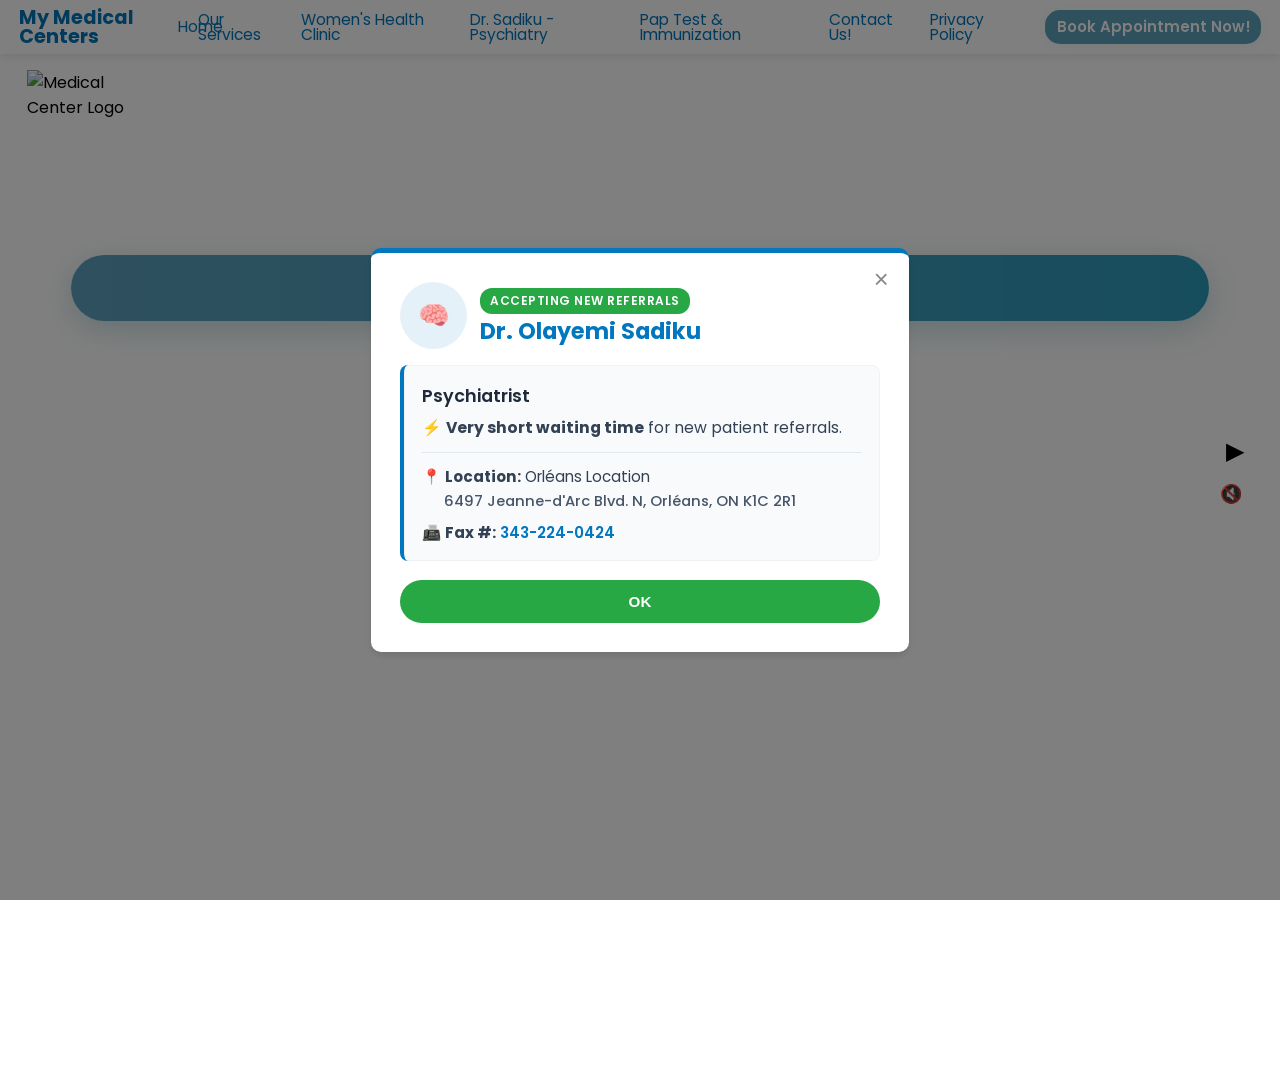
==== index.html @ d31dcc71 "Add top-right close X buttons to popups, update header navigation with Dr. Sadiku link, and update D" ====
<!DOCTYPE html>
<html lang="en">
<head>
  <meta charset="UTF-8">
  <meta name="viewport" content="width=device-width, initial-scale=1.0">
  <title>My Medical Centers - Your Health, Our Priority</title>
  <style>
    @import url('https://fonts.googleapis.com/css2?family=Poppins:wght@300;400;600&display=swap');

    :root {
      --primary: #0077be; /* Blue */
      --secondary: #f0f8ff; /* Light Blue */
      --accent: #ff6b6b; /* Red */
      --client: #28a745; /* Green */
    }

    body, html {
      margin: 0;
      padding: 0;
      font-family: 'Poppins', sans-serif;
      overflow-x: hidden;
      height: 100%;
    }

    /* Logo placed under the header (flows in document, above CTA) */
    .logo-container {
      position: relative;
      margin: 70px 0 0 27px; /* ensure it sits below the fixed header */
      z-index: 900; /* place under the header (header z-index:1000) */
      width: 100px;
      transition: transform 0.3s ease-in-out;
      cursor: pointer;
      display: block;
    }

    .logo-container img {
      width: 100%;
      height: auto;
    }

    .logo-container:hover {
      transform: scale(1.1); /* Logo grows on hover */
    }

    .logo-container:active {
      transform: scale(1.2); /* Logo grows more when clicked */
    }

    .header {
      background-color: white;
      color: var(--primary);
      padding: 0.5rem 1.2rem; /* Reduce vertical padding */
      position: fixed;
      width: 100%;
      z-index: 1000;
      display: flex;
      justify-content: center; /* Center all header content horizontally */
      align-items: center;
      box-shadow: 0 2px 10px rgba(0,0,0,0.1);
      max-width: 100%;
      box-sizing: border-box;
      overflow: hidden;
    }

    .nav {
      display: flex;
      align-items: center;
      margin-left: 0; /* No margin on the left */
      width: 100%;
      justify-content: center;
      position: relative;
    }

    .nav a {
      color: var(--primary);
      text-decoration: none;
      margin-left: 1.2rem; /* More space between nav links */
      margin-right: 0;
      font-size: 0.97rem; /* Slightly smaller */
      transition: color 0.3s ease;
      font-weight: 400;
      line-height: 1;
      padding: 0;
    }

    .nav a:first-child {
      position: absolute;
      left: 0;
      margin-left: 0;
    }

    .nav a:hover {
      color: var(--accent);
    }


    .video-container {
      position: relative;
      width: 100%;
      height: 70vh; /* bigger video */
      max-height: 840px;
      overflow: hidden;
      margin-top: 8px; /* place the video just below the CTA (slightly closer) */
      display: flex;
      justify-content: center;
      align-items: center;
      padding: 1rem 0;
    }

    #mainVideo {
      width: 85%;
      height: 100%;
      max-width: 1200px;
      object-fit: cover;
      border-radius: 8px;
      display: block;
    }

    .video-controls {
      position: absolute;
      top: 20px;
      right: 20px;
      z-index: 10;
    }

    .video-controls button {
      background-color: rgba(255,255,255,0.85);
      border: none;
      border-radius: 6px;
      padding: 0.45rem 0.6rem;
      margin-left: 0.5rem;
      cursor: pointer;
      font-size: 18px;
    }

    #playPauseBtn {
      background-color: rgba(255, 255, 255, 0.7);
      border: none;
      border-radius: 50%;
      width: 50px;
      height: 50px;
      font-size: 24px;
      cursor: pointer;
      display: flex;
      justify-content: center;
      align-items: center;
      transition: background-color 0.3s ease;
    }

    #playPauseBtn:hover {
      background-color: rgba(255, 255, 255, 0.9);
    }

    /* End of Video Buttons */
    #endButtons {
      position: absolute;
      bottom: 20%;
      left: 50%;
      transform: translateX(-50%);
      display: flex;
      justify-content: space-between;
      width: 80%;
    }

    .end-button {
      background-color: var(--primary);
      color: white;
      padding: 1.5rem 3rem;
      border: none;
      border-radius: 25px;
      font-size: 1.2rem;
      cursor: pointer;
      transition: background-color 0.3s ease;
      flex: 1;
      margin: 0 1rem;
      animation: zoomInOut 2s infinite;
    }

    .end-button:hover {
      background-color: #005c91;
    }

    @keyframes zoomInOut {
      0%, 100% {
        transform: scale(1);
      }
      50% {
        transform: scale(1.1);
      }
    }

    /* Popup Styles */
    .popup-overlay {
      position: fixed;
      top: 0;
      left: 0;
      width: 100%;
      height: 100%;
      background-color: rgba(0, 0, 0, 0.5);
      display: flex;
      justify-content: center;
      align-items: center;
      z-index: 2000;
      opacity: 0;
      visibility: hidden;
      transition: opacity 0.3s ease, visibility 0.3s ease;
    }

    .popup-overlay.show {
      opacity: 1;
      visibility: visible;
    }

    .popup {
      position: relative;
      background-color: white;
      padding: 2rem;
      border-radius: 10px;
      box-shadow: 0 4px 6px rgba(0, 0, 0, 0.1);
      max-width: 400px;
      width: 90%;
      text-align: center;
    }

    .popup-close-x {
      position: absolute;
      top: 10px;
      right: 12px;
      background: transparent;
      border: none;
      font-size: 1.6rem;
      font-weight: 300;
      color: #888;
      cursor: pointer;
      line-height: 1;
      padding: 4px 8px;
      border-radius: 4px;
      transition: color 0.2s ease, background-color 0.2s ease;
      z-index: 10;
    }

    .popup-close-x:hover {
      color: #111;
      background-color: rgba(0, 0, 0, 0.06);
    }

    /* Dr. Imran popup (physician announcement) — compact sizing */
    #physicianPopup .popup {
      max-width: 350px;
      width: min(90%, 300px);
      padding: 1.2rem 1rem;
      max-height: 90vh;
      overflow-y: auto;
    }

    #physicianPopup .popup img {
      max-width: 100%;
      height: auto;
      max-height: 90vh;
      border-radius: 6px;
      margin-bottom: 0.7rem;
    }

    #physicianPopup .popup h2 {
      font-size: 1.15rem;
      margin: 0.5rem 0 0.6rem;
    }

    #physicianPopup .popup p {
      font-size: 0.95rem;
      margin: 0 0 0.9rem;
    }

    #physicianPopup .button {
      padding: 0.65rem 1.4rem;
      font-size: 0.92rem;
      margin: 0.5rem 0;
    }

    /* Button Styles */
    .button {
      padding: 0.8rem 2rem;
      border-radius: 50px;
      font-size: 1rem;
      color: white;
      border: none;
      cursor: pointer;
      margin: 1rem 0;
      width: 100%;
      transition: background-color 0.3s ease;
    }

    .button.professionals {
      background-color: var(--primary);
    }

    .button.professionals:hover {
      background-color: #005c91;
    }

    .button.clients {
      background-color: var(--client);
    }

    .button.clients:hover {
      background-color: #218838;
    }

    .hamburger-menu {
      display: none; /* Hidden by default */
      cursor: pointer;
      flex-direction: column;
      justify-content: space-between;
      width: 30px;
      height: 21px;
    }

    .hamburger-menu div {
      width: 100%;
      height: 3px;
      background-color: var(--primary);
      transition: all 0.3s ease;
    }
    /* Responsive adjustments */
  @media (max-width: 768px) {
    .nav {
      display: none; /* Hide regular navigation */
    }

    .hamburger-menu {
      display: flex; /* Show hamburger menu */
    }

    /* Keep logo positioned under header on mobile as well; reduce size so it doesn't cover CTA */
    .logo-container {
      position: relative;
      margin: 55px 0 0 12px; /* moved down on mobile to avoid touching CTA */
      z-index: 900; /* keep below header on mobile too */
      width: 56px;
      transition: transform 0.15s ease;
    }

    .book-appointment-btn {
      display: none !important; /* Hide main button on mobile */
    }

    .logo {
      width: 100%;
      text-align: center;
      margin: 0 auto;
      display: block;
      float: none;
    }

    .hero-cta { height: 160px; margin-top: 80px; }
    .big-appointment-btn { font-size: 1.1rem; padding: 0.9rem 1.6rem; }
    .video-container { height: 50vh; }

    /* Dr. Imran popup mobile sizing */
    #physicianPopup .popup {
      max-width: 280px;
      width: min(90%, 280px);
      padding: 1.1rem 0.9rem;
      max-height: 65vh;
    }

    #physicianPopup .popup img {
      max-height: 32vh;
      margin-bottom: 0.6rem;
    }

    #physicianPopup .popup h2 {
      font-size: 1.1rem;
      margin: 0.4rem 0 0.5rem;
    }

    #physicianPopup .popup p {
      font-size: 0.92rem;
      margin: 0 0 0.8rem;
    }

    #physicianPopup .button {
      padding: 0.6rem 1.2rem;
      font-size: 0.9rem;
      margin: 0.4rem 0;
    }
  }


    .dropdown-menu {
      display: none; /* Hidden by default */
      position: fixed; /* Cover the whole page */
      top: 0;
      left: 0;
      width: 100%;
      height: 100%;
      background-color: rgba(255, 255, 255, 0.95); /* Slightly transparent background */
      justify-content: center; /* Center items horizontally */
      align-items: center; /* Center items vertically */
      z-index: 1001; /* Above everything else */
      flex-direction: column; /* Stack links vertically */
      text-align: center; /* Center text */
    }

    .dropdown-menu.show {
      display: flex; /* Show when the class "show" is added */
    }

    .dropdown-menu a {
      margin: 1rem 0; /* Space out the links */
      font-size: 1.5rem; /* Increase font size for clarity */
      color: var(--primary); /* Use primary color */
    }

  @media (min-width: 769px) {
    .dropdown-menu {
      display: none; /* Hide dropdown on larger screens */
    }
  }

  .book-appointment-btn {
    background-color: #5fa1bc;
    color: #fff;
    padding: 0.18rem 0.7rem;
    border-radius: 15px;
    font-size: 0.93rem;
    border: none;
    cursor: pointer;
    margin-left: 1.5rem; /* Add space between nav and button */
    text-decoration: none;
    font-weight: 600;
    transition: background-color 0.3s ease, box-shadow 0.3s ease;
    box-shadow: 0 2px 8px rgba(95,161,188,0.08);
    display: inline-flex;
    align-items: center;
    height: 28px;
    line-height: 1;
    white-space: nowrap;
  }

  .book-appointment-btn:hover {
    background-color: #48829a;
    color: #fff;
  }

  .logo {
  font-size: 1.2rem;
  font-weight: 700; /* Revert to bold */
  color: var(--primary);
  line-height: 1;
  margin-right: 1.5rem;
}

.header-inline-logo {
  display: none;
}

    /* Hero CTA placed where the video used to be */
    .hero-cta {
      position: relative;
      width: 100%;
      height: 220px;
      display: flex;
      justify-content: center;
      align-items: center;
      padding: 1rem;
      box-sizing: border-box;
      margin-top: 58px; /* move the CTA up while keeping gap to video */
    }

    .big-appointment-btn {
      background: linear-gradient(90deg, #5fa1bc, #2d9cbc);
      color: #fff;
      padding: 1.2rem 2.4rem;
      border-radius: 40px;
      font-size: 1.6rem;
      font-weight: 700;
      text-decoration: none;
      box-shadow: 0 8px 30px rgba(47,128,142,0.25);
      transition: transform 0.15s ease, box-shadow 0.15s ease;
      display: flex;
      align-items: center;
      justify-content: center;
      text-align: center;
      white-space: normal;
      line-height: 1.1;
    }

      /* Make top CTA match hero CTA size */
      .top-cta { display:flex; justify-content:center; margin-top:12px; }
      .top-cta .big-appointment-btn, .hero-cta .big-appointment-btn { width: 85%; max-width: 1200px; }

    .big-appointment-btn:hover {
      transform: translateY(-4px);
      box-shadow: 0 12px 40px rgba(47,128,142,0.35);
    }

    .dropdown-menu button.book-appointment-btn {
      display: inline-flex !important;
      margin-top: 1.5rem;
      width: auto;
      font-size: 1.2rem;
      background-color: #5fa1bc;
      color: #fff;
      border-radius: 15px;
      border: none;
      padding: 0.5rem 1.5rem;
      font-weight: 600;
      cursor: pointer;
      box-shadow: 0 2px 8px rgba(95,161,188,0.08);
      align-items: center;
      justify-content: center;
      text-decoration: none;
      transition: background-color 0.3s ease, box-shadow 0.3s ease;
    }

    .dropdown-menu button.book-appointment-btn:hover {
      background-color: #48829a;
    }

  </style>
</head>
<body>
  <!-- (removed top-level floating logo; logo will be inside header to sit under it) -->

  <header class="header">
    <div class="logo">My Medical Centers</div>
    <nav class="nav">
      <a href="index.html">Home</a>
      <a href="services.html">Our Services</a>
      <a href="WHealth.html" id="navProfessionalButton">Women's Health Clinic</a>
      <a href="dr-sadiku.html">Dr. Sadiku - Psychiatry</a>
      <a href="#" id="navPapImmunLink">Pap Test & Immunization</a>
      <a href="contact-us.html">Contact Us!</a>
      <a href="privacy-policy.html">Privacy Policy</a>
    </nav>
    <a href="appointment.html" class="book-appointment-btn">Book Appointment Now!</a>
    <!-- Hamburger menu icon for mobile -->
    <div class="hamburger-menu" id="hamburgerMenu">
      <div></div>
      <div></div>
      <div></div>
    </div>

    <!-- Dropdown menu for mobile -->
    <div class="dropdown-menu" id="dropdownMenu">
      <a href="index.html">Home</a>
      <a href="services.html">Our Services</a>
      <a href="WHealth.html">Women's Health Clinic</a>
      <a href="dr-sadiku.html">Dr. Sadiku - Psychiatry</a>
      <a href="#" id="navPapImmunLinkMobile">Pap Test & Immunization</a>
      <a href="contact-us.html">Contact Us!</a>
      <a href="privacy-policy.html">Privacy Policy</a>
      <button onclick="window.location.href='appointment.html'" class="book-appointment-btn" style="display:inline-flex; margin-top:1.5rem; width:auto; font-size:1.2rem;">Book Appointment Now!</button>
    </div>
  </header>

  <!-- Logo placed under header so it does not sit inside header element -->
  <div class="logo-container">
    <img src="https://i.postimg.cc/wTrcjZ7f/MMC-transformed.png" alt="Medical Center Logo" id="mainLogo">
  </div>

  <!-- Video Section -->
  <!-- Hero CTA (big button where the video used to be) -->
  <section class="hero-cta">
    <a href="appointment.html" class="big-appointment-btn">Book Appointment Now!</a>
  </section>
  <main class="video-container">
    <video id="mainVideo" muted>
      <source src="https://ia601501.us.archive.org/7/items/mmc-video-reworked/MMC_Video_Reworked.mp4" type="video/mp4">
      Your browser does not support the video tag.
    </video>
    <div class="video-controls">
      <button id="playPauseBtn">▶</button>
      <button id="muteUnmuteBtn">🔇</button>
    </div>
    <div id="endButtons" style="display: none;">
      <button id="joinWaitlistBtn" class="end-button">New patient?</button>
    </div>
  </main>

  <!-- Dr. Olayemi Sadiku Popup Overlay -->
  <div class="popup-overlay" id="sadikuPopup">
    <div class="popup" style="max-width: 480px; border-top: 5px solid var(--primary); text-align: left; padding: 1.8rem; position: relative;">
      <button class="popup-close-x" id="closeSadikuX" aria-label="Close">&times;</button>
      
      <div style="display: flex; align-items: center; gap: 0.8rem; margin-bottom: 1rem;">
        <div style="background: rgba(0, 119, 190, 0.1); color: var(--primary); padding: 0.6rem; border-radius: 50%; font-size: 1.6rem; display: flex; align-items: center; justify-content: center; min-width: 48px; min-height: 48px;">
          🧠
        </div>
        <div>
          <span style="background: #28a745; color: white; font-size: 0.75rem; font-weight: 600; padding: 0.25rem 0.65rem; border-radius: 12px; text-transform: uppercase; letter-spacing: 0.5px; display: inline-block;">Accepting New Referrals</span>
          <h2 style="color: var(--primary); font-weight: 700; margin: 0.25rem 0 0 0; font-size: 1.4rem; line-height: 1.2;">Dr. Olayemi Sadiku</h2>
        </div>
      </div>

      <div style="background: #f8fafc; border-radius: 8px; padding: 1.1rem; margin-bottom: 1.2rem; border-left: 4px solid var(--primary); box-shadow: inset 0 0 0 1px rgba(0,0,0,0.03);">
        <p style="margin: 0 0 0.5rem 0; font-size: 1.1rem; font-weight: 600; color: #1e293b;">
          Psychiatrist
        </p>
        <p style="margin: 0 0 0.8rem 0; font-size: 0.98rem; color: #334155; line-height: 1.45;">
          ⚡ <strong>Very short waiting time</strong> for new patient referrals.
        </p>
        <hr style="border: 0; border-top: 1px solid #e2e8f0; margin: 0.8rem 0;">
        
        <p style="margin: 0.4rem 0; font-size: 0.95rem; color: #334155; line-height: 1.4;">
          📍 <strong>Location:</strong> Orléans Location<br>
          <span style="font-size: 0.92rem; color: #475569; margin-left: 1.4rem; display: block; margin-top: 0.2rem; font-weight: 500;">
            6497 Jeanne-d'Arc Blvd. N, Orléans, ON K1C 2R1
          </span>
        </p>
        
        <p style="margin: 0.6rem 0 0 0; font-size: 0.95rem; color: #334155;">
          📠 <strong>Fax #:</strong> <a href="tel:3432240424" style="color: var(--primary); font-weight: 600; text-decoration: none;">343-224-0424</a>
        </p>
      </div>

      <div style="display: flex; gap: 0.75rem; flex-wrap: wrap;">
        <button class="button clients" id="closeSadikuBtn" style="margin: 0; flex: 1 1 30%; font-weight: 600; padding: 0.8rem 1rem; font-size: 0.95rem;">OK</button>
      </div>
    </div>
  </div>

  <div class="popup-overlay" id="popupOverlay">
    <div class="popup">
      <button class="popup-close-x" aria-label="Close">&times;</button>
      <h2>Welcome to My Medical Centers</h2>
      <p>Please select a service:</p>
      <button class="button professionals" id="popupProfessionalButton">Women's Health Clinic</button>
      <button class="button clients" id="clientButton">Family Doctor/Walk-in</button>
      <button class="button professionals" id="popupPapImmunButton">Pap Test/Immunization Request</button>
    </div>
  </div>

  <!-- Secondary Popup: Pap Test or Immunization Request -->
  <div class="popup-overlay" id="secondaryPopup">
    <div class="popup">
      <button class="popup-close-x" aria-label="Close">&times;</button>
      <h2>Select Request</h2>
      <p>Please choose:</p>
      <button class="button professionals" id="papTestBtn">Pap Test</button>
      <button class="button clients" id="immunBtn">Immunization Request</button>
      <button class="button" id="backToMainBtn" style="background:#e0e0e0;color:#111;margin-top:0.5rem;">Back</button>
    </div>
  </div>

  <!-- Announcement Popup -->
  <div class="popup-overlay" id="announcementPopup">
    <div class="popup">
      <button class="popup-close-x" aria-label="Close">&times;</button>
      <h2 style="color: var(--accent); font-weight: bold;">Important!</h2>
      <p style="font-weight: bold; font-size: 1.2rem;">We are accepting walk-in all day (from 9 am to 5 pm on weekdays, and Saturdays (from 9am to 1pm)</p>
      <button class="button clients" id="closeAnnouncementBtn">OK</button>
    </div>
  </div>

  <script>
    const video = document.getElementById('mainVideo');
    const playPauseBtn = document.getElementById('playPauseBtn');
    const endButtons = document.getElementById('endButtons');
    const popupOverlay = document.getElementById('popupOverlay');
    const announcementPopup = document.getElementById('announcementPopup');
    const closeAnnouncementBtn = document.getElementById('closeAnnouncementBtn');

    // Popups on initial page load sequence
    const sadikuPopup = document.getElementById('sadikuPopup');
    const closeSadikuBtn = document.getElementById('closeSadikuBtn');
    const closeSadikuX = document.getElementById('closeSadikuX');

    function showInitialPopup() {
      if (sadikuPopup) {
        sadikuPopup.classList.add('show');
      } else if (popupOverlay) {
        popupOverlay.classList.add('show');
      }
    }

    if (document.readyState === 'loading') {
      document.addEventListener('DOMContentLoaded', showInitialPopup);
    } else {
      showInitialPopup();
    }

    function handleSadikuClose() {
      if (sadikuPopup) sadikuPopup.classList.remove('show');
      if (popupOverlay) {
        popupOverlay.classList.add('show');
      }
    }

    if (closeSadikuBtn) closeSadikuBtn.addEventListener('click', handleSadikuClose);
    if (closeSadikuX) closeSadikuX.addEventListener('click', handleSadikuClose);

    // Play video with sound when "For Clients" is clicked
    document.getElementById('clientButton').addEventListener('click', () => {
      popupOverlay.classList.remove('show');
      announcementPopup.classList.add('show');
    });

  // Redirect to "WHealth.html" when the "Women's Health Clinic" button is clicked
    document.getElementById('popupProfessionalButton').addEventListener('click', (e) => {
      e.preventDefault();
      popupOverlay.classList.remove('show');
      announcementPopup.classList.add('show');
      // After a short delay, redirect
      setTimeout(() => {
  window.location.href = 'WHealth.html';
      }, 2000);
    });

    // Redirect to "WHealth.html" when the navigation link is clicked
    document.getElementById('navProfessionalButton').addEventListener('click', (event) => {
      event.preventDefault();
  window.location.href = 'WHealth.html';
    });

    // Show popup when "Pap Test & Immunization" nav links are clicked (works on any page)
    const navPapImmunLink = document.getElementById('navPapImmunLink');
    const navPapImmunLinkMobile = document.getElementById('navPapImmunLinkMobile');

    // Global click listener for closing popups with the top-right X button
    document.addEventListener('click', function(e) {
      const closeBtn = e.target.closest('.popup-close-x');
      if (closeBtn && closeBtn.id !== 'closeSadikuX') {
        const overlay = closeBtn.closest('.popup-overlay');
        if (overlay) {
          overlay.classList.remove('show');
        }
      }
    });

    function createPapImmunPopupsIfNeeded() {
      // Ensure main overlay exists
      let overlay = document.getElementById('popupOverlay');
      if (!overlay) {
        overlay = document.createElement('div');
        overlay.className = 'popup-overlay';
        overlay.id = 'popupOverlay';
        overlay.innerHTML = `
        <div class="popup">
          <button class="popup-close-x" aria-label="Close">&times;</button>
          <h2>Welcome to My Medical Centers</h2>
          <p>Please select a service:</p>
          <button class="button professionals" id="popupProfessionalButton">Women's Health Clinic</button>
          <button class="button clients" id="clientButton">Family Doctor/Walk-in</button>
          <button class="button professionals" id="popupPapImmunButton">Pap Test/Immunization Request</button>
        </div>`;
        document.body.appendChild(overlay);
      }

      // Ensure secondary overlay exists
      let secondary = document.getElementById('secondaryPopup');
      if (!secondary) {
        secondary = document.createElement('div');
        secondary.className = 'popup-overlay';
        secondary.id = 'secondaryPopup';
        secondary.innerHTML = `
        <div class="popup">
          <button class="popup-close-x" aria-label="Close">&times;</button>
          <h2>Select Request</h2>
          <p>Please choose:</p>
          <button class="button professionals" id="papTestBtn">Pap Test</button>
          <button class="button clients" id="immunBtn">Immunization Request</button>
          <button class="button" id="backToMainBtn" style="background:#e0e0e0;color:#111;margin-top:0.5rem;">Back</button>
        </div>`;
        document.body.appendChild(secondary);
      }

      // Wire up buttons (idempotent)
      const popupPapBtn = document.getElementById('popupPapImmunButton');
      const popupClientBtn = document.getElementById('clientButton');
      const popupProfBtn = document.getElementById('popupProfessionalButton');

      // Show secondary when Pap/Immun button clicked
      if (popupPapBtn && !popupPapBtn._wired) {
        popupPapBtn.addEventListener('click', () => {
          overlay.classList.remove('show');
          secondary.classList.add('show');
        });
        popupPapBtn._wired = true;
      }

      const papBtn = document.getElementById('papTestBtn');
      const immunBtn = document.getElementById('immunBtn');
      const backBtn = document.getElementById('backToMainBtn');

      if (papBtn && !papBtn._wired) { papBtn.addEventListener('click', () => window.location.href = 'https://tally.so/r/jakO8a'); papBtn._wired = true; }
      if (immunBtn && !immunBtn._wired) { immunBtn.addEventListener('click', () => window.location.href = 'https://tally.so/r/Xx2K6g'); immunBtn._wired = true; }
      if (backBtn && !backBtn._wired) {
        backBtn.addEventListener('click', () => {
          secondary.classList.remove('show');
          overlay.classList.add('show');
        });
        backBtn._wired = true;
      }

      if (popupClientBtn && !popupClientBtn._wired) {
        popupClientBtn.addEventListener('click', () => {
          overlay.classList.remove('show');
          const announcement = document.getElementById('announcementPopup');
          if (announcement) announcement.classList.add('show');
        });
        popupClientBtn._wired = true;
      }
      if (popupProfBtn && !popupProfBtn._wired) {
        popupProfBtn.addEventListener('click', (e) => {
          e.preventDefault();
          overlay.classList.remove('show');
          const announcement = document.getElementById('announcementPopup');
          if (announcement) announcement.classList.add('show');
          setTimeout(() => { window.location.href = 'WHealth.html'; }, 2000);
        });
        popupProfBtn._wired = true;
      }

      return overlay;
    }

    function showPapImmunPopup() {
      // Ensure popups exist and are wired
      const overlay = createPapImmunPopupsIfNeeded();
      const secondary = document.getElementById('secondaryPopup');
      // Show secondary (Select Request) directly
      if (overlay) overlay.classList.remove('show');
      if (secondary) secondary.classList.add('show');
    }

    if (navPapImmunLink) {
      navPapImmunLink.addEventListener('click', (e) => {
        e.preventDefault();
        showPapImmunPopup();
      });
    }
    if (navPapImmunLinkMobile) {
      navPapImmunLinkMobile.addEventListener('click', (e) => {
        e.preventDefault();
        showPapImmunPopup();
        dropdownMenu.classList.remove('show');
      });
    }

    // Toggle play/pause with the button
    playPauseBtn.addEventListener('click', () => {
      if (video.paused) {
        video.play();
        playPauseBtn.innerHTML = '❚❚';
      } else {
        video.pause();
        playPauseBtn.innerHTML = '▶';
      }
    });

    // Mute/unmute button (starts muted)
    const muteUnmuteBtn = document.getElementById('muteUnmuteBtn');
    muteUnmuteBtn.addEventListener('click', () => {
      video.muted = !video.muted;
      muteUnmuteBtn.innerHTML = video.muted ? '🔇' : '🔊';
    });

    // On video end, dim the video, hide the play/pause button, and show end buttons
    video.addEventListener('ended', () => {
      video.style.filter = 'brightness(0.5)';
      playPauseBtn.style.display = 'none';
      endButtons.style.display = 'flex';
    });

    // Keep the video at the smaller size and lower position on load/resize
    function setVideoLayout() {
      const vc = document.querySelector('.video-container');
      if (vc) {
        vc.style.height = '70vh';
        vc.style.marginTop = '8px';
      }
    }

    window.addEventListener('resize', setVideoLayout);
    window.addEventListener('load', setVideoLayout);

    // Add event listeners to the buttons at the end of the video
    const learnMoreBtn = document.getElementById('learnMoreBtn');
    if (learnMoreBtn) learnMoreBtn.addEventListener('click', () => {
      window.location.href = 'services.html';
    });

    const joinWaitlistBtn = document.getElementById('joinWaitlistBtn');
    if (joinWaitlistBtn) joinWaitlistBtn.addEventListener('click', () => {
      window.location.href = 'appointment.html';
    });

    // Close announcement popup for patients (do NOT autoplay)
    closeAnnouncementBtn.addEventListener('click', () => {
      announcementPopup.classList.remove('show');
      // Keep video paused and muted until user chooses
      if (video) video.muted = true;
    });

     // Hamburger menu functionality
    const hamburgerMenu = document.getElementById('hamburgerMenu');
    const dropdownMenu = document.getElementById('dropdownMenu');

    hamburgerMenu.addEventListener('click', () => {
      dropdownMenu.classList.toggle('show'); // Toggle dropdown visibility

    });
    
    // Pap Test / Immunization secondary popup handlers
    const popupPapImmunButton = document.getElementById('popupPapImmunButton');
    const secondaryPopup = document.getElementById('secondaryPopup');
    const papTestBtn = document.getElementById('papTestBtn');
    const immunBtn = document.getElementById('immunBtn');
    const backToMainBtn = document.getElementById('backToMainBtn');

    if (popupPapImmunButton) {
      popupPapImmunButton.addEventListener('click', () => {
        popupOverlay.classList.remove('show');
        if (secondaryPopup) secondaryPopup.classList.add('show');
      });
    }

    if (papTestBtn) {
      papTestBtn.addEventListener('click', () => {
        // Redirect to pap.html (create this file separately)
        window.location.href = 'https://tally.so/r/jakO8a';
      });
    }

    if (immunBtn) {
      immunBtn.addEventListener('click', () => {
        // Redirect to tally.html (the immunization tally form you'll create)
        window.location.href = 'https://tally.so/r/Xx2K6g';
      });
    }

    if (backToMainBtn) {
      backToMainBtn.addEventListener('click', () => {
        if (secondaryPopup) secondaryPopup.classList.remove('show');
        popupOverlay.classList.add('show');
      });
    }
  </script>
</body>
</html>
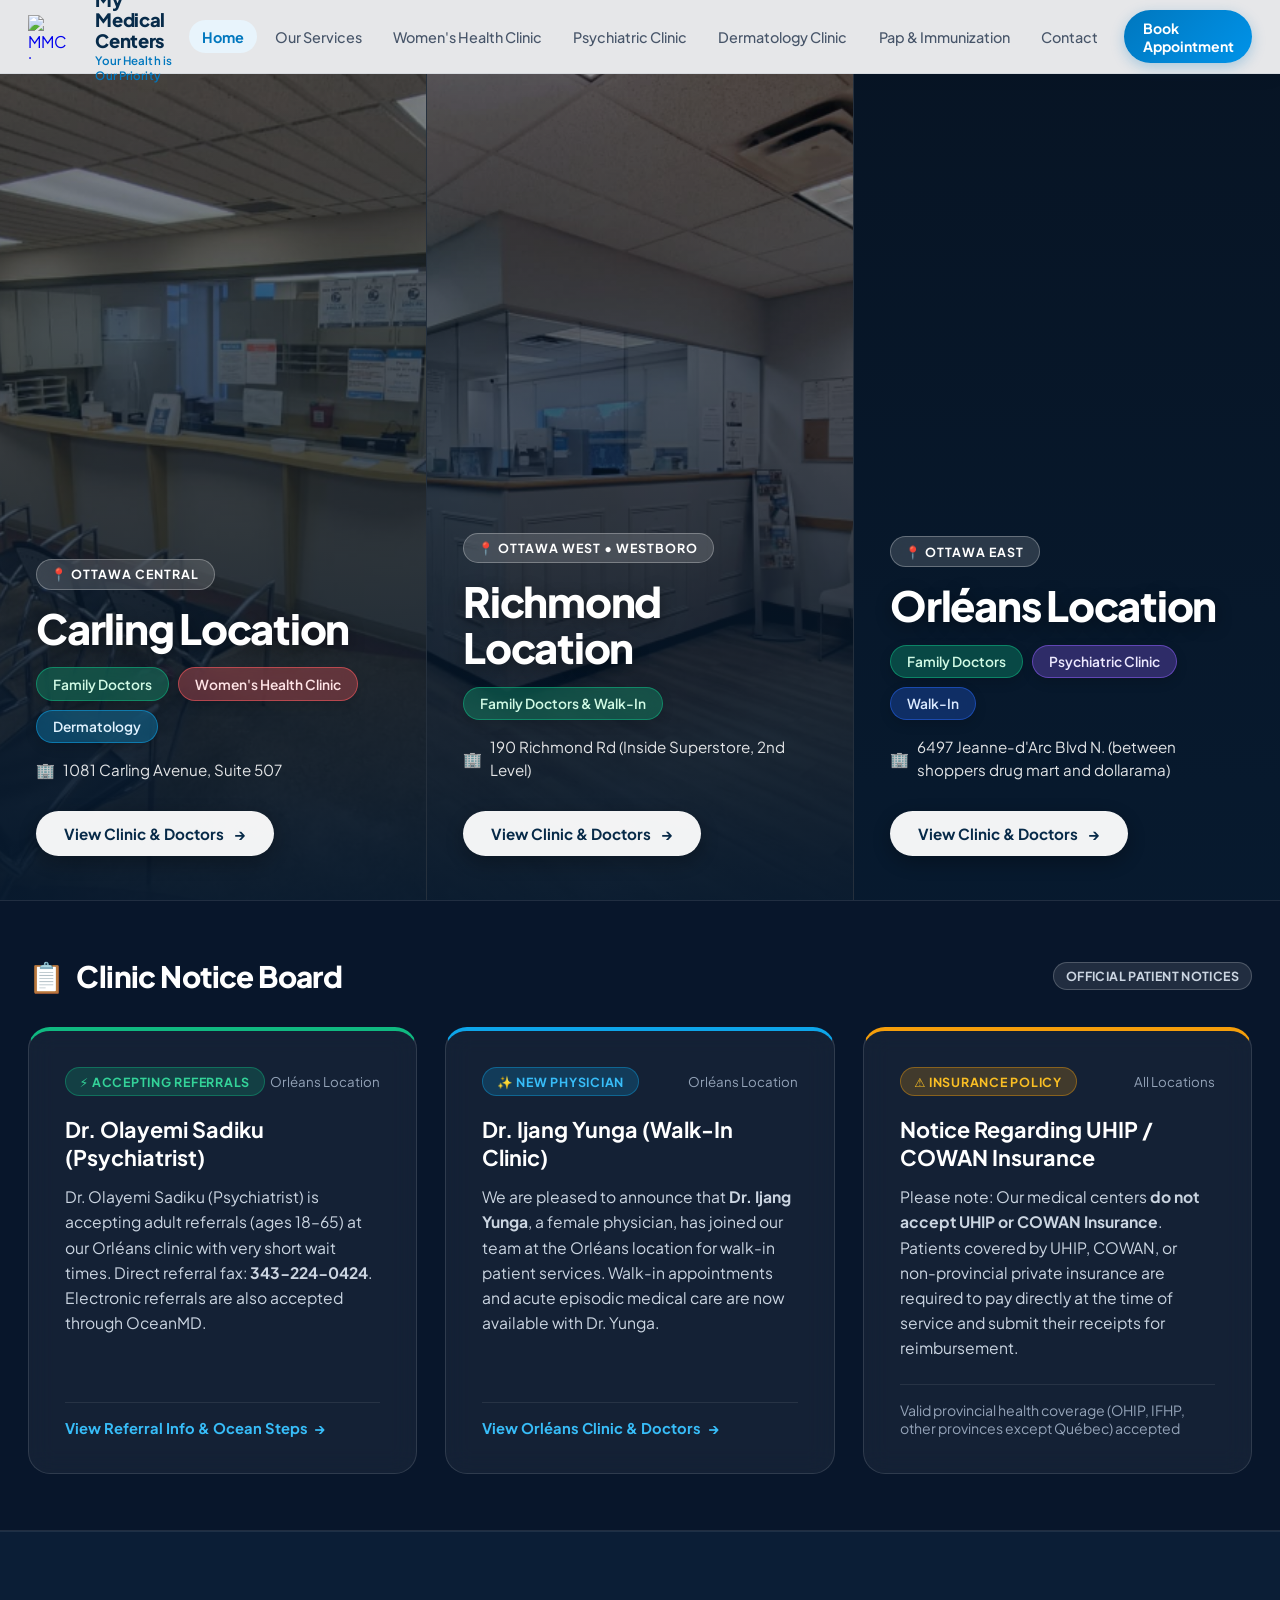
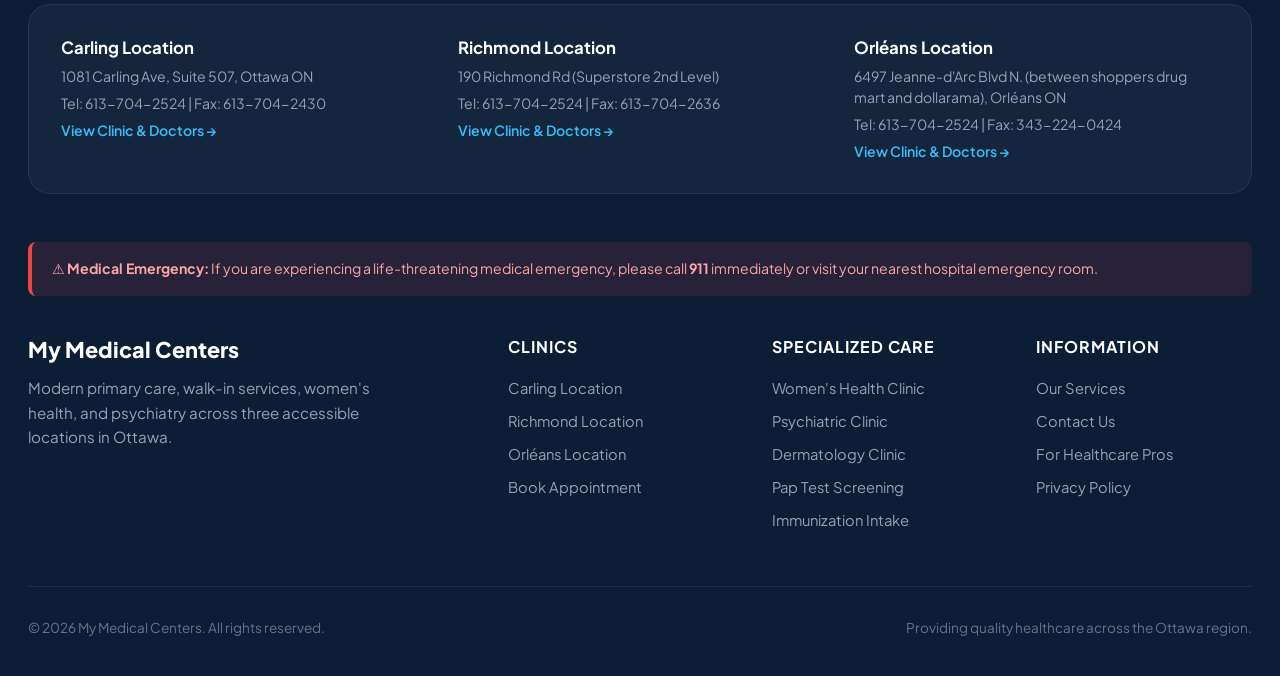
==== commit 01e29418: "Complete 2026 modern website redesign for My Medical Centers" ====
--- a/index.html
+++ b/index.html
@@ -3,940 +3,292 @@
 <head>
   <meta charset="UTF-8">
   <meta name="viewport" content="width=device-width, initial-scale=1.0">
-  <title>My Medical Centers - Your Health, Our Priority</title>
+  <title>My Medical Centers - Your Health is Our Priority</title>
+  <meta name="description" content="Welcome to My Medical Centers. Ottawa's premier medical clinics across Carling, Richmond, and Orléans. Family medicine, walk-in, women's health, and psychiatry." />
+  <link rel="stylesheet" href="css/theme.css">
+  <link rel="icon" href="https://i.postimg.cc/wTrcjZ7f/MMC-transformed.png" type="image/png">
   <style>
-    @import url('https://fonts.googleapis.com/css2?family=Poppins:wght@300;400;600&display=swap');
-
-    :root {
-      --primary: #0077be; /* Blue */
-      --secondary: #f0f8ff; /* Light Blue */
-      --accent: #ff6b6b; /* Red */
-      --client: #28a745; /* Green */
+    body {
+      background-color: #071322;
     }
-
-    body, html {
-      margin: 0;
-      padding: 0;
-      font-family: 'Poppins', sans-serif;
-      overflow-x: hidden;
-      height: 100%;
-    }
-
-    /* Logo placed under the header (flows in document, above CTA) */
-    .logo-container {
-      position: relative;
-      margin: 70px 0 0 27px; /* ensure it sits below the fixed header */
-      z-index: 900; /* place under the header (header z-index:1000) */
-      width: 100px;
-      transition: transform 0.3s ease-in-out;
-      cursor: pointer;
-      display: block;
-    }
-
-    .logo-container img {
-      width: 100%;
-      height: auto;
-    }
-
-    .logo-container:hover {
-      transform: scale(1.1); /* Logo grows on hover */
-    }
-
-    .logo-container:active {
-      transform: scale(1.2); /* Logo grows more when clicked */
-    }
-
-    .header {
-      background-color: white;
-      color: var(--primary);
-      padding: 0.5rem 1.2rem; /* Reduce vertical padding */
-      position: fixed;
-      width: 100%;
-      z-index: 1000;
-      display: flex;
-      justify-content: center; /* Center all header content horizontally */
-      align-items: center;
-      box-shadow: 0 2px 10px rgba(0,0,0,0.1);
-      max-width: 100%;
-      box-sizing: border-box;
-      overflow: hidden;
-    }
-
-    .nav {
-      display: flex;
-      align-items: center;
-      margin-left: 0; /* No margin on the left */
-      width: 100%;
-      justify-content: center;
-      position: relative;
-    }
-
-    .nav a {
-      color: var(--primary);
-      text-decoration: none;
-      margin-left: 1.2rem; /* More space between nav links */
-      margin-right: 0;
-      font-size: 0.97rem; /* Slightly smaller */
-      transition: color 0.3s ease;
-      font-weight: 400;
-      line-height: 1;
-      padding: 0;
-    }
-
-    .nav a:first-child {
-      position: absolute;
-      left: 0;
-      margin-left: 0;
-    }
-
-    .nav a:hover {
-      color: var(--accent);
-    }
-
-
-    .video-container {
-      position: relative;
-      width: 100%;
-      height: 70vh; /* bigger video */
-      max-height: 840px;
-      overflow: hidden;
-      margin-top: 8px; /* place the video just below the CTA (slightly closer) */
-      display: flex;
-      justify-content: center;
-      align-items: center;
-      padding: 1rem 0;
-    }
-
-    #mainVideo {
-      width: 85%;
-      height: 100%;
-      max-width: 1200px;
-      object-fit: cover;
-      border-radius: 8px;
-      display: block;
-    }
-
-    .video-controls {
-      position: absolute;
-      top: 20px;
-      right: 20px;
-      z-index: 10;
-    }
-
-    .video-controls button {
-      background-color: rgba(255,255,255,0.85);
-      border: none;
-      border-radius: 6px;
-      padding: 0.45rem 0.6rem;
-      margin-left: 0.5rem;
-      cursor: pointer;
-      font-size: 18px;
-    }
-
-    #playPauseBtn {
-      background-color: rgba(255, 255, 255, 0.7);
-      border: none;
-      border-radius: 50%;
-      width: 50px;
-      height: 50px;
-      font-size: 24px;
-      cursor: pointer;
-      display: flex;
-      justify-content: center;
-      align-items: center;
-      transition: background-color 0.3s ease;
-    }
-
-    #playPauseBtn:hover {
-      background-color: rgba(255, 255, 255, 0.9);
-    }
-
-    /* End of Video Buttons */
-    #endButtons {
-      position: absolute;
-      bottom: 20%;
-      left: 50%;
-      transform: translateX(-50%);
-      display: flex;
-      justify-content: space-between;
-      width: 80%;
-    }
-
-    .end-button {
-      background-color: var(--primary);
-      color: white;
-      padding: 1.5rem 3rem;
-      border: none;
-      border-radius: 25px;
-      font-size: 1.2rem;
-      cursor: pointer;
-      transition: background-color 0.3s ease;
-      flex: 1;
-      margin: 0 1rem;
-      animation: zoomInOut 2s infinite;
-    }
-
-    .end-button:hover {
-      background-color: #005c91;
-    }
-
-    @keyframes zoomInOut {
-      0%, 100% {
-        transform: scale(1);
-      }
-      50% {
-        transform: scale(1.1);
-      }
-    }
-
-    /* Popup Styles */
-    .popup-overlay {
-      position: fixed;
-      top: 0;
-      left: 0;
-      width: 100%;
-      height: 100%;
-      background-color: rgba(0, 0, 0, 0.5);
-      display: flex;
-      justify-content: center;
-      align-items: center;
-      z-index: 2000;
-      opacity: 0;
-      visibility: hidden;
-      transition: opacity 0.3s ease, visibility 0.3s ease;
-    }
-
-    .popup-overlay.show {
-      opacity: 1;
-      visibility: visible;
-    }
-
-    .popup {
-      position: relative;
-      background-color: white;
-      padding: 2rem;
-      border-radius: 10px;
-      box-shadow: 0 4px 6px rgba(0, 0, 0, 0.1);
-      max-width: 400px;
-      width: 90%;
-      text-align: center;
-    }
-
-    .popup-close-x {
-      position: absolute;
-      top: 10px;
-      right: 12px;
-      background: transparent;
-      border: none;
-      font-size: 1.6rem;
-      font-weight: 300;
-      color: #888;
-      cursor: pointer;
-      line-height: 1;
-      padding: 4px 8px;
-      border-radius: 4px;
-      transition: color 0.2s ease, background-color 0.2s ease;
-      z-index: 10;
-    }
-
-    .popup-close-x:hover {
-      color: #111;
-      background-color: rgba(0, 0, 0, 0.06);
-    }
-
-    /* Dr. Imran popup (physician announcement) — compact sizing */
-    #physicianPopup .popup {
-      max-width: 350px;
-      width: min(90%, 300px);
-      padding: 1.2rem 1rem;
-      max-height: 90vh;
-      overflow-y: auto;
-    }
-
-    #physicianPopup .popup img {
-      max-width: 100%;
-      height: auto;
-      max-height: 90vh;
-      border-radius: 6px;
-      margin-bottom: 0.7rem;
-    }
-
-    #physicianPopup .popup h2 {
-      font-size: 1.15rem;
-      margin: 0.5rem 0 0.6rem;
-    }
-
-    #physicianPopup .popup p {
-      font-size: 0.95rem;
-      margin: 0 0 0.9rem;
-    }
-
-    #physicianPopup .button {
-      padding: 0.65rem 1.4rem;
-      font-size: 0.92rem;
-      margin: 0.5rem 0;
-    }
-
-    /* Button Styles */
-    .button {
-      padding: 0.8rem 2rem;
-      border-radius: 50px;
-      font-size: 1rem;
-      color: white;
-      border: none;
-      cursor: pointer;
-      margin: 1rem 0;
-      width: 100%;
-      transition: background-color 0.3s ease;
-    }
-
-    .button.professionals {
-      background-color: var(--primary);
-    }
-
-    .button.professionals:hover {
-      background-color: #005c91;
-    }
-
-    .button.clients {
-      background-color: var(--client);
-    }
-
-    .button.clients:hover {
-      background-color: #218838;
-    }
-
-    .hamburger-menu {
-      display: none; /* Hidden by default */
-      cursor: pointer;
-      flex-direction: column;
-      justify-content: space-between;
-      width: 30px;
-      height: 21px;
-    }
-
-    .hamburger-menu div {
-      width: 100%;
-      height: 3px;
-      background-color: var(--primary);
-      transition: all 0.3s ease;
-    }
-    /* Responsive adjustments */
-  @media (max-width: 768px) {
-    .nav {
-      display: none; /* Hide regular navigation */
-    }
-
-    .hamburger-menu {
-      display: flex; /* Show hamburger menu */
-    }
-
-    /* Keep logo positioned under header on mobile as well; reduce size so it doesn't cover CTA */
-    .logo-container {
-      position: relative;
-      margin: 55px 0 0 12px; /* moved down on mobile to avoid touching CTA */
-      z-index: 900; /* keep below header on mobile too */
-      width: 56px;
-      transition: transform 0.15s ease;
-    }
-
-    .book-appointment-btn {
-      display: none !important; /* Hide main button on mobile */
-    }
-
-    .logo {
-      width: 100%;
-      text-align: center;
-      margin: 0 auto;
-      display: block;
-      float: none;
-    }
-
-    .hero-cta { height: 160px; margin-top: 80px; }
-    .big-appointment-btn { font-size: 1.1rem; padding: 0.9rem 1.6rem; }
-    .video-container { height: 50vh; }
-
-    /* Dr. Imran popup mobile sizing */
-    #physicianPopup .popup {
-      max-width: 280px;
-      width: min(90%, 280px);
-      padding: 1.1rem 0.9rem;
-      max-height: 65vh;
-    }
-
-    #physicianPopup .popup img {
-      max-height: 32vh;
-      margin-bottom: 0.6rem;
-    }
-
-    #physicianPopup .popup h2 {
-      font-size: 1.1rem;
-      margin: 0.4rem 0 0.5rem;
-    }
-
-    #physicianPopup .popup p {
-      font-size: 0.92rem;
-      margin: 0 0 0.8rem;
-    }
-
-    #physicianPopup .button {
-      padding: 0.6rem 1.2rem;
-      font-size: 0.9rem;
-      margin: 0.4rem 0;
-    }
-  }
-
-
-    .dropdown-menu {
-      display: none; /* Hidden by default */
-      position: fixed; /* Cover the whole page */
-      top: 0;
-      left: 0;
-      width: 100%;
-      height: 100%;
-      background-color: rgba(255, 255, 255, 0.95); /* Slightly transparent background */
-      justify-content: center; /* Center items horizontally */
-      align-items: center; /* Center items vertically */
-      z-index: 1001; /* Above everything else */
-      flex-direction: column; /* Stack links vertically */
-      text-align: center; /* Center text */
-    }
-
-    .dropdown-menu.show {
-      display: flex; /* Show when the class "show" is added */
-    }
-
-    .dropdown-menu a {
-      margin: 1rem 0; /* Space out the links */
-      font-size: 1.5rem; /* Increase font size for clarity */
-      color: var(--primary); /* Use primary color */
-    }
-
-  @media (min-width: 769px) {
-    .dropdown-menu {
-      display: none; /* Hide dropdown on larger screens */
-    }
-  }
-
-  .book-appointment-btn {
-    background-color: #5fa1bc;
-    color: #fff;
-    padding: 0.18rem 0.7rem;
-    border-radius: 15px;
-    font-size: 0.93rem;
-    border: none;
-    cursor: pointer;
-    margin-left: 1.5rem; /* Add space between nav and button */
-    text-decoration: none;
-    font-weight: 600;
-    transition: background-color 0.3s ease, box-shadow 0.3s ease;
-    box-shadow: 0 2px 8px rgba(95,161,188,0.08);
-    display: inline-flex;
-    align-items: center;
-    height: 28px;
-    line-height: 1;
-    white-space: nowrap;
-  }
-
-  .book-appointment-btn:hover {
-    background-color: #48829a;
-    color: #fff;
-  }
-
-  .logo {
-  font-size: 1.2rem;
-  font-weight: 700; /* Revert to bold */
-  color: var(--primary);
-  line-height: 1;
-  margin-right: 1.5rem;
-}
-
-.header-inline-logo {
-  display: none;
-}
-
-    /* Hero CTA placed where the video used to be */
-    .hero-cta {
-      position: relative;
-      width: 100%;
-      height: 220px;
-      display: flex;
-      justify-content: center;
-      align-items: center;
-      padding: 1rem;
-      box-sizing: border-box;
-      margin-top: 58px; /* move the CTA up while keeping gap to video */
-    }
-
-    .big-appointment-btn {
-      background: linear-gradient(90deg, #5fa1bc, #2d9cbc);
-      color: #fff;
-      padding: 1.2rem 2.4rem;
-      border-radius: 40px;
-      font-size: 1.6rem;
-      font-weight: 700;
-      text-decoration: none;
-      box-shadow: 0 8px 30px rgba(47,128,142,0.25);
-      transition: transform 0.15s ease, box-shadow 0.15s ease;
-      display: flex;
-      align-items: center;
-      justify-content: center;
-      text-align: center;
-      white-space: normal;
-      line-height: 1.1;
-    }
-
-      /* Make top CTA match hero CTA size */
-      .top-cta { display:flex; justify-content:center; margin-top:12px; }
-      .top-cta .big-appointment-btn, .hero-cta .big-appointment-btn { width: 85%; max-width: 1200px; }
-
-    .big-appointment-btn:hover {
-      transform: translateY(-4px);
-      box-shadow: 0 12px 40px rgba(47,128,142,0.35);
-    }
-
-    .dropdown-menu button.book-appointment-btn {
-      display: inline-flex !important;
-      margin-top: 1.5rem;
-      width: auto;
-      font-size: 1.2rem;
-      background-color: #5fa1bc;
-      color: #fff;
-      border-radius: 15px;
-      border: none;
-      padding: 0.5rem 1.5rem;
-      font-weight: 600;
-      cursor: pointer;
-      box-shadow: 0 2px 8px rgba(95,161,188,0.08);
-      align-items: center;
-      justify-content: center;
-      text-decoration: none;
-      transition: background-color 0.3s ease, box-shadow 0.3s ease;
-    }
-
-    .dropdown-menu button.book-appointment-btn:hover {
-      background-color: #48829a;
-    }
-
   </style>
 </head>
 <body>
-  <!-- (removed top-level floating logo; logo will be inside header to sit under it) -->
-
-  <header class="header">
-    <div class="logo">My Medical Centers</div>
-    <nav class="nav">
-      <a href="index.html">Home</a>
-      <a href="services.html">Our Services</a>
-      <a href="WHealth.html" id="navProfessionalButton">Women's Health Clinic</a>
-      <a href="dr-sadiku.html">Dr. Sadiku - Psychiatry</a>
-      <a href="#" id="navPapImmunLink">Pap Test & Immunization</a>
-      <a href="contact-us.html">Contact Us!</a>
-      <a href="privacy-policy.html">Privacy Policy</a>
-    </nav>
-    <a href="appointment.html" class="book-appointment-btn">Book Appointment Now!</a>
-    <!-- Hamburger menu icon for mobile -->
-    <div class="hamburger-menu" id="hamburgerMenu">
-      <div></div>
-      <div></div>
-      <div></div>
-    </div>
-
-    <!-- Dropdown menu for mobile -->
-    <div class="dropdown-menu" id="dropdownMenu">
-      <a href="index.html">Home</a>
-      <a href="services.html">Our Services</a>
-      <a href="WHealth.html">Women's Health Clinic</a>
-      <a href="dr-sadiku.html">Dr. Sadiku - Psychiatry</a>
-      <a href="#" id="navPapImmunLinkMobile">Pap Test & Immunization</a>
-      <a href="contact-us.html">Contact Us!</a>
-      <a href="privacy-policy.html">Privacy Policy</a>
-      <button onclick="window.location.href='appointment.html'" class="book-appointment-btn" style="display:inline-flex; margin-top:1.5rem; width:auto; font-size:1.2rem;">Book Appointment Now!</button>
+
+  <!-- Global 2026 Header -->
+  <header class="site-header">
+    <div class="header-container">
+      <a href="index.html" class="brand-wrapper">
+        <img src="https://i.postimg.cc/wTrcjZ7f/MMC-transformed.png" alt="MMC Logo" class="brand-logo-img">
+        <div class="brand-text-block">
+          <span class="brand-title">My Medical Centers</span>
+          <span class="brand-subtitle">Your Health is Our Priority</span>
+        </div>
+      </a>
+
+      <nav class="desktop-nav">
+        <a href="index.html" class="nav-link active">Home</a>
+        <a href="services.html" class="nav-link">Our Services</a>
+        <a href="WHealth.html" class="nav-link">Women's Health Clinic</a>
+        <a href="dr-sadiku.html" class="nav-link">Psychiatric Clinic</a>
+        <a href="dr-cheung.html" class="nav-link">Dermatology Clinic</a>
+        <a href="#" class="nav-link open-pap-immun-modal">Pap & Immunization</a>
+        <a href="contact-us.html" class="nav-link">Contact</a>
+        <a href="appointment.html" class="nav-cta-btn">Book Appointment</a>
+      </nav>
+
+      <button class="hamburger-toggle" id="hamburgerToggle" aria-label="Toggle navigation menu">
+        <span class="hamburger-line"></span>
+        <span class="hamburger-line"></span>
+        <span class="hamburger-line"></span>
+      </button>
     </div>
   </header>
 
-  <!-- Logo placed under header so it does not sit inside header element -->
-  <div class="logo-container">
-    <img src="https://i.postimg.cc/wTrcjZ7f/MMC-transformed.png" alt="Medical Center Logo" id="mainLogo">
+  <!-- Mobile Nav Drawer -->
+  <div class="mobile-nav-drawer" id="mobileNavDrawer">
+    <div class="mobile-drawer-content">
+      <div class="mobile-nav-links">
+        <a href="index.html" class="nav-link active">Home</a>
+        <a href="services.html" class="nav-link">Our Services</a>
+        <a href="WHealth.html" class="nav-link">Women's Health Clinic</a>
+        <a href="dr-sadiku.html" class="nav-link">Psychiatric Clinic</a>
+        <a href="dr-cheung.html" class="nav-link">Dermatology Clinic</a>
+        <a href="#" class="nav-link open-pap-immun-modal">Pap Test & Immunization</a>
+        <a href="contact-us.html" class="nav-link">Contact Us</a>
+        <a href="privacy-policy.html" class="nav-link">Privacy Policy</a>
+        <a href="appointment.html" class="nav-cta-btn">Book Appointment Now</a>
+      </div>
+      <div class="mobile-drawer-footer">
+        <p><strong>My Medical Centers</strong><br>Main Line: 613-704-2524</p>
+      </div>
+    </div>
   </div>
 
-  <!-- Video Section -->
-  <!-- Hero CTA (big button where the video used to be) -->
-  <section class="hero-cta">
-    <a href="appointment.html" class="big-appointment-btn">Book Appointment Now!</a>
+  <!-- Dynamic 3-Column Split Hero (No video, no old book button) -->
+  <main class="hero-split-wrapper" id="heroSplit">
+    
+    <!-- 1st Vertical Bar: Carling Location (Far Left) -->
+    <a href="carling.html" class="clinic-bar" id="carlingBar" aria-label="Explore Carling Location">
+      <div class="clinic-bar-bg" style="background-image: url('carling-clinic.png');"></div>
+      <div class="clinic-bar-overlay"></div>
+      <div class="clinic-bar-content">
+        <span class="clinic-location-pill">📍 Ottawa Central</span>
+        <h2 class="clinic-bar-title">Carling Location</h2>
+        
+        <!-- Info in Brackets -->
+        <div class="bracket-info-group">
+          <span class="bracket-badge accent-green">Family Doctors</span>
+          <span class="bracket-badge accent-pink">Women's Health Clinic</span>
+          <span class="bracket-badge" style="background:rgba(14,165,233,0.3); border-color:rgba(14,165,233,0.55); color:#e0f2fe;">Dermatology</span>
+        </div>
+
+        <p class="clinic-bar-desc">
+          <span>🏢</span> 1081 Carling Avenue, Suite 507
+        </p>
+
+        <div class="clinic-bar-action">
+          <span>View Clinic & Doctors</span>
+          <span class="arrow">&rarr;</span>
+        </div>
+      </div>
+    </a>
+
+    <!-- 2nd Vertical Bar: Richmond Location (Middle) -->
+    <a href="richmond.html" class="clinic-bar" id="richmondBar" aria-label="Explore Richmond Location">
+      <div class="clinic-bar-bg" style="background-image: url('richmond-clinic.png');"></div>
+      <div class="clinic-bar-overlay"></div>
+      <div class="clinic-bar-content">
+        <span class="clinic-location-pill">📍 Ottawa West &bull; Westboro</span>
+        <h2 class="clinic-bar-title">Richmond Location</h2>
+        
+        <!-- Info in Brackets -->
+        <div class="bracket-info-group">
+          <span class="bracket-badge accent-green">Family Doctors & Walk-In</span>
+        </div>
+
+        <p class="clinic-bar-desc">
+          <span>🏢</span> 190 Richmond Rd (Inside Superstore, 2nd Level)
+        </p>
+
+        <div class="clinic-bar-action">
+          <span>View Clinic & Doctors</span>
+          <span class="arrow">&rarr;</span>
+        </div>
+      </div>
+    </a>
+
+    <!-- 3rd Vertical Bar: Orléans Location (Far Right) -->
+    <a href="orleans.html" class="clinic-bar" id="orleansBar" aria-label="Explore Orléans Location">
+      <div class="clinic-bar-bg" style="background-image: url('https://images.unsplash.com/photo-1576091160399-112ba8d25d1d?auto=format&fit=crop&w=1600&q=80');"></div>
+      <div class="clinic-bar-overlay"></div>
+      <div class="clinic-bar-content">
+        <span class="clinic-location-pill">📍 Ottawa East</span>
+        <h2 class="clinic-bar-title">Orléans Location</h2>
+        
+        <!-- Info in Brackets -->
+        <div class="bracket-info-group">
+          <span class="bracket-badge accent-green">Family Doctors</span>
+          <span class="bracket-badge accent-purple">Psychiatric Clinic</span>
+          <span class="bracket-badge" style="background:rgba(37,99,235,0.3); border-color:rgba(37,99,235,0.55); color:#dbeafe;">Walk-In</span>
+        </div>
+
+        <p class="clinic-bar-desc">
+          <span>🏢</span> 6497 Jeanne-d'Arc Blvd N. (between shoppers drug mart and dollarama)
+        </p>
+
+        <div class="clinic-bar-action">
+          <span>View Clinic & Doctors</span>
+          <span class="arrow">&rarr;</span>
+        </div>
+      </div>
+    </a>
+
+  </main>
+
+  <!-- Notice Board Section -->
+  <section class="notice-board-section" id="noticeBoard">
+    <div class="notice-board-container">
+      <div class="notice-board-header">
+        <h2 class="notice-board-title">
+          <span>📋</span> Clinic Notice Board
+        </h2>
+        <span class="status-badge" style="background:rgba(255,255,255,0.1); color:#cbd5e1; border:1px solid rgba(255,255,255,0.2);">
+          Official Patient Notices
+        </span>
+      </div>
+
+      <div class="notice-board-grid">
+        <!-- Notice 1: Dr. Sadiku -->
+        <div class="notice-card" style="border-top: 4px solid #10b981;">
+          <div>
+            <div class="notice-card-header">
+              <span class="notice-pill green">⚡ Accepting Referrals</span>
+              <small style="color:#94a3b8;">Orléans Location</small>
+            </div>
+            <h3 class="notice-title">Dr. Olayemi Sadiku (Psychiatrist)</h3>
+            <p class="notice-desc">
+              Dr. Olayemi Sadiku (Psychiatrist) is accepting adult referrals (ages 18–65) at our Orléans clinic with very short wait times. Direct referral fax: <strong>343-224-0424</strong>. Electronic referrals are also accepted through OceanMD.
+            </p>
+          </div>
+          <div class="notice-footer">
+            <a href="dr-sadiku.html" style="color:#38bdf8; text-decoration:none; font-weight:700; font-size:0.92rem; display:inline-flex; align-items:center; gap:0.4rem;">
+              <span>View Referral Info &amp; Ocean Steps</span>
+              <span>&rarr;</span>
+            </a>
+          </div>
+        </div>
+
+        <!-- Notice 2: Dr. Ijang Yunga (New Walk-In Doctor) -->
+        <div class="notice-card" style="border-top: 4px solid #0ea5e9;">
+          <div>
+            <div class="notice-card-header">
+              <span class="notice-pill blue">✨ New Physician</span>
+              <small style="color:#94a3b8;">Orléans Location</small>
+            </div>
+            <h3 class="notice-title">Dr. Ijang Yunga (Walk-In Clinic)</h3>
+            <p class="notice-desc">
+              We are pleased to announce that <strong>Dr. Ijang Yunga</strong>, a female physician, has joined our team at the Orléans location for walk-in patient services. Walk-in appointments and acute episodic medical care are now available with Dr. Yunga.
+            </p>
+          </div>
+          <div class="notice-footer">
+            <a href="orleans.html" style="color:#38bdf8; text-decoration:none; font-weight:700; font-size:0.92rem; display:inline-flex; align-items:center; gap:0.4rem;">
+              <span>View Orléans Clinic &amp; Doctors</span>
+              <span>&rarr;</span>
+            </a>
+          </div>
+        </div>
+
+        <!-- Notice 3: Insurance Notice -->
+        <div class="notice-card" style="border-top: 4px solid #f59e0b;">
+          <div>
+            <div class="notice-card-header">
+              <span class="notice-pill amber">⚠️ Insurance Policy</span>
+              <small style="color:#94a3b8;">All Locations</small>
+            </div>
+            <h3 class="notice-title">Notice Regarding UHIP / COWAN Insurance</h3>
+            <p class="notice-desc">
+              Please note: Our medical centers <strong>do not accept UHIP or COWAN Insurance</strong>. Patients covered by UHIP, COWAN, or non-provincial private insurance are required to pay directly at the time of service and submit their receipts for reimbursement.
+            </p>
+          </div>
+          <div class="notice-footer">
+            <span style="color:#94a3b8; font-size:0.88rem;">Valid provincial health coverage (OHIP, IFHP, other provinces except Québec) accepted</span>
+          </div>
+        </div>
+      </div>
+    </div>
   </section>
-  <main class="video-container">
-    <video id="mainVideo" muted>
-      <source src="https://ia601501.us.archive.org/7/items/mmc-video-reworked/MMC_Video_Reworked.mp4" type="video/mp4">
-      Your browser does not support the video tag.
-    </video>
-    <div class="video-controls">
-      <button id="playPauseBtn">▶</button>
-      <button id="muteUnmuteBtn">🔇</button>
-    </div>
-    <div id="endButtons" style="display: none;">
-      <button id="joinWaitlistBtn" class="end-button">New patient?</button>
-    </div>
-  </main>
-
-  <!-- Dr. Olayemi Sadiku Popup Overlay -->
-  <div class="popup-overlay" id="sadikuPopup">
-    <div class="popup" style="max-width: 480px; border-top: 5px solid var(--primary); text-align: left; padding: 1.8rem; position: relative;">
-      <button class="popup-close-x" id="closeSadikuX" aria-label="Close">&times;</button>
-      
-      <div style="display: flex; align-items: center; gap: 0.8rem; margin-bottom: 1rem;">
-        <div style="background: rgba(0, 119, 190, 0.1); color: var(--primary); padding: 0.6rem; border-radius: 50%; font-size: 1.6rem; display: flex; align-items: center; justify-content: center; min-width: 48px; min-height: 48px;">
-          🧠
-        </div>
-        <div>
-          <span style="background: #28a745; color: white; font-size: 0.75rem; font-weight: 600; padding: 0.25rem 0.65rem; border-radius: 12px; text-transform: uppercase; letter-spacing: 0.5px; display: inline-block;">Accepting New Referrals</span>
-          <h2 style="color: var(--primary); font-weight: 700; margin: 0.25rem 0 0 0; font-size: 1.4rem; line-height: 1.2;">Dr. Olayemi Sadiku</h2>
-        </div>
-      </div>
-
-      <div style="background: #f8fafc; border-radius: 8px; padding: 1.1rem; margin-bottom: 1.2rem; border-left: 4px solid var(--primary); box-shadow: inset 0 0 0 1px rgba(0,0,0,0.03);">
-        <p style="margin: 0 0 0.5rem 0; font-size: 1.1rem; font-weight: 600; color: #1e293b;">
-          Psychiatrist
-        </p>
-        <p style="margin: 0 0 0.8rem 0; font-size: 0.98rem; color: #334155; line-height: 1.45;">
-          ⚡ <strong>Very short waiting time</strong> for new patient referrals.
-        </p>
-        <hr style="border: 0; border-top: 1px solid #e2e8f0; margin: 0.8rem 0;">
-        
-        <p style="margin: 0.4rem 0; font-size: 0.95rem; color: #334155; line-height: 1.4;">
-          📍 <strong>Location:</strong> Orléans Location<br>
-          <span style="font-size: 0.92rem; color: #475569; margin-left: 1.4rem; display: block; margin-top: 0.2rem; font-weight: 500;">
-            6497 Jeanne-d'Arc Blvd. N, Orléans, ON K1C 2R1
-          </span>
-        </p>
-        
-        <p style="margin: 0.6rem 0 0 0; font-size: 0.95rem; color: #334155;">
-          📠 <strong>Fax #:</strong> <a href="tel:3432240424" style="color: var(--primary); font-weight: 600; text-decoration: none;">343-224-0424</a>
-        </p>
-      </div>
-
-      <div style="display: flex; gap: 0.75rem; flex-wrap: wrap;">
-        <button class="button clients" id="closeSadikuBtn" style="margin: 0; flex: 1 1 30%; font-weight: 600; padding: 0.8rem 1rem; font-size: 0.95rem;">OK</button>
-      </div>
-    </div>
-  </div>
-
-  <div class="popup-overlay" id="popupOverlay">
-    <div class="popup">
-      <button class="popup-close-x" aria-label="Close">&times;</button>
-      <h2>Welcome to My Medical Centers</h2>
-      <p>Please select a service:</p>
-      <button class="button professionals" id="popupProfessionalButton">Women's Health Clinic</button>
-      <button class="button clients" id="clientButton">Family Doctor/Walk-in</button>
-      <button class="button professionals" id="popupPapImmunButton">Pap Test/Immunization Request</button>
-    </div>
-  </div>
-
-  <!-- Secondary Popup: Pap Test or Immunization Request -->
-  <div class="popup-overlay" id="secondaryPopup">
-    <div class="popup">
-      <button class="popup-close-x" aria-label="Close">&times;</button>
-      <h2>Select Request</h2>
-      <p>Please choose:</p>
-      <button class="button professionals" id="papTestBtn">Pap Test</button>
-      <button class="button clients" id="immunBtn">Immunization Request</button>
-      <button class="button" id="backToMainBtn" style="background:#e0e0e0;color:#111;margin-top:0.5rem;">Back</button>
-    </div>
-  </div>
-
-  <!-- Announcement Popup -->
-  <div class="popup-overlay" id="announcementPopup">
-    <div class="popup">
-      <button class="popup-close-x" aria-label="Close">&times;</button>
-      <h2 style="color: var(--accent); font-weight: bold;">Important!</h2>
-      <p style="font-weight: bold; font-size: 1.2rem;">We are accepting walk-in all day (from 9 am to 5 pm on weekdays, and Saturdays (from 9am to 1pm)</p>
-      <button class="button clients" id="closeAnnouncementBtn">OK</button>
-    </div>
-  </div>
-
-  <script>
-    const video = document.getElementById('mainVideo');
-    const playPauseBtn = document.getElementById('playPauseBtn');
-    const endButtons = document.getElementById('endButtons');
-    const popupOverlay = document.getElementById('popupOverlay');
-    const announcementPopup = document.getElementById('announcementPopup');
-    const closeAnnouncementBtn = document.getElementById('closeAnnouncementBtn');
-
-    // Popups on initial page load sequence
-    const sadikuPopup = document.getElementById('sadikuPopup');
-    const closeSadikuBtn = document.getElementById('closeSadikuBtn');
-    const closeSadikuX = document.getElementById('closeSadikuX');
-
-    function showInitialPopup() {
-      if (sadikuPopup) {
-        sadikuPopup.classList.add('show');
-      } else if (popupOverlay) {
-        popupOverlay.classList.add('show');
-      }
-    }
-
-    if (document.readyState === 'loading') {
-      document.addEventListener('DOMContentLoaded', showInitialPopup);
-    } else {
-      showInitialPopup();
-    }
-
-    function handleSadikuClose() {
-      if (sadikuPopup) sadikuPopup.classList.remove('show');
-      if (popupOverlay) {
-        popupOverlay.classList.add('show');
-      }
-    }
-
-    if (closeSadikuBtn) closeSadikuBtn.addEventListener('click', handleSadikuClose);
-    if (closeSadikuX) closeSadikuX.addEventListener('click', handleSadikuClose);
-
-    // Play video with sound when "For Clients" is clicked
-    document.getElementById('clientButton').addEventListener('click', () => {
-      popupOverlay.classList.remove('show');
-      announcementPopup.classList.add('show');
-    });
-
-  // Redirect to "WHealth.html" when the "Women's Health Clinic" button is clicked
-    document.getElementById('popupProfessionalButton').addEventListener('click', (e) => {
-      e.preventDefault();
-      popupOverlay.classList.remove('show');
-      announcementPopup.classList.add('show');
-      // After a short delay, redirect
-      setTimeout(() => {
-  window.location.href = 'WHealth.html';
-      }, 2000);
-    });
-
-    // Redirect to "WHealth.html" when the navigation link is clicked
-    document.getElementById('navProfessionalButton').addEventListener('click', (event) => {
-      event.preventDefault();
-  window.location.href = 'WHealth.html';
-    });
-
-    // Show popup when "Pap Test & Immunization" nav links are clicked (works on any page)
-    const navPapImmunLink = document.getElementById('navPapImmunLink');
-    const navPapImmunLinkMobile = document.getElementById('navPapImmunLinkMobile');
-
-    // Global click listener for closing popups with the top-right X button
-    document.addEventListener('click', function(e) {
-      const closeBtn = e.target.closest('.popup-close-x');
-      if (closeBtn && closeBtn.id !== 'closeSadikuX') {
-        const overlay = closeBtn.closest('.popup-overlay');
-        if (overlay) {
-          overlay.classList.remove('show');
-        }
-      }
-    });
-
-    function createPapImmunPopupsIfNeeded() {
-      // Ensure main overlay exists
-      let overlay = document.getElementById('popupOverlay');
-      if (!overlay) {
-        overlay = document.createElement('div');
-        overlay.className = 'popup-overlay';
-        overlay.id = 'popupOverlay';
-        overlay.innerHTML = `
-        <div class="popup">
-          <button class="popup-close-x" aria-label="Close">&times;</button>
-          <h2>Welcome to My Medical Centers</h2>
-          <p>Please select a service:</p>
-          <button class="button professionals" id="popupProfessionalButton">Women's Health Clinic</button>
-          <button class="button clients" id="clientButton">Family Doctor/Walk-in</button>
-          <button class="button professionals" id="popupPapImmunButton">Pap Test/Immunization Request</button>
-        </div>`;
-        document.body.appendChild(overlay);
-      }
-
-      // Ensure secondary overlay exists
-      let secondary = document.getElementById('secondaryPopup');
-      if (!secondary) {
-        secondary = document.createElement('div');
-        secondary.className = 'popup-overlay';
-        secondary.id = 'secondaryPopup';
-        secondary.innerHTML = `
-        <div class="popup">
-          <button class="popup-close-x" aria-label="Close">&times;</button>
-          <h2>Select Request</h2>
-          <p>Please choose:</p>
-          <button class="button professionals" id="papTestBtn">Pap Test</button>
-          <button class="button clients" id="immunBtn">Immunization Request</button>
-          <button class="button" id="backToMainBtn" style="background:#e0e0e0;color:#111;margin-top:0.5rem;">Back</button>
-        </div>`;
-        document.body.appendChild(secondary);
-      }
-
-      // Wire up buttons (idempotent)
-      const popupPapBtn = document.getElementById('popupPapImmunButton');
-      const popupClientBtn = document.getElementById('clientButton');
-      const popupProfBtn = document.getElementById('popupProfessionalButton');
-
-      // Show secondary when Pap/Immun button clicked
-      if (popupPapBtn && !popupPapBtn._wired) {
-        popupPapBtn.addEventListener('click', () => {
-          overlay.classList.remove('show');
-          secondary.classList.add('show');
-        });
-        popupPapBtn._wired = true;
-      }
-
-      const papBtn = document.getElementById('papTestBtn');
-      const immunBtn = document.getElementById('immunBtn');
-      const backBtn = document.getElementById('backToMainBtn');
-
-      if (papBtn && !papBtn._wired) { papBtn.addEventListener('click', () => window.location.href = 'https://tally.so/r/jakO8a'); papBtn._wired = true; }
-      if (immunBtn && !immunBtn._wired) { immunBtn.addEventListener('click', () => window.location.href = 'https://tally.so/r/Xx2K6g'); immunBtn._wired = true; }
-      if (backBtn && !backBtn._wired) {
-        backBtn.addEventListener('click', () => {
-          secondary.classList.remove('show');
-          overlay.classList.add('show');
-        });
-        backBtn._wired = true;
-      }
-
-      if (popupClientBtn && !popupClientBtn._wired) {
-        popupClientBtn.addEventListener('click', () => {
-          overlay.classList.remove('show');
-          const announcement = document.getElementById('announcementPopup');
-          if (announcement) announcement.classList.add('show');
-        });
-        popupClientBtn._wired = true;
-      }
-      if (popupProfBtn && !popupProfBtn._wired) {
-        popupProfBtn.addEventListener('click', (e) => {
-          e.preventDefault();
-          overlay.classList.remove('show');
-          const announcement = document.getElementById('announcementPopup');
-          if (announcement) announcement.classList.add('show');
-          setTimeout(() => { window.location.href = 'WHealth.html'; }, 2000);
-        });
-        popupProfBtn._wired = true;
-      }
-
-      return overlay;
-    }
-
-    function showPapImmunPopup() {
-      // Ensure popups exist and are wired
-      const overlay = createPapImmunPopupsIfNeeded();
-      const secondary = document.getElementById('secondaryPopup');
-      // Show secondary (Select Request) directly
-      if (overlay) overlay.classList.remove('show');
-      if (secondary) secondary.classList.add('show');
-    }
-
-    if (navPapImmunLink) {
-      navPapImmunLink.addEventListener('click', (e) => {
-        e.preventDefault();
-        showPapImmunPopup();
-      });
-    }
-    if (navPapImmunLinkMobile) {
-      navPapImmunLinkMobile.addEventListener('click', (e) => {
-        e.preventDefault();
-        showPapImmunPopup();
-        dropdownMenu.classList.remove('show');
-      });
-    }
-
-    // Toggle play/pause with the button
-    playPauseBtn.addEventListener('click', () => {
-      if (video.paused) {
-        video.play();
-        playPauseBtn.innerHTML = '❚❚';
-      } else {
-        video.pause();
-        playPauseBtn.innerHTML = '▶';
-      }
-    });
-
-    // Mute/unmute button (starts muted)
-    const muteUnmuteBtn = document.getElementById('muteUnmuteBtn');
-    muteUnmuteBtn.addEventListener('click', () => {
-      video.muted = !video.muted;
-      muteUnmuteBtn.innerHTML = video.muted ? '🔇' : '🔊';
-    });
-
-    // On video end, dim the video, hide the play/pause button, and show end buttons
-    video.addEventListener('ended', () => {
-      video.style.filter = 'brightness(0.5)';
-      playPauseBtn.style.display = 'none';
-      endButtons.style.display = 'flex';
-    });
-
-    // Keep the video at the smaller size and lower position on load/resize
-    function setVideoLayout() {
-      const vc = document.querySelector('.video-container');
-      if (vc) {
-        vc.style.height = '70vh';
-        vc.style.marginTop = '8px';
-      }
-    }
-
-    window.addEventListener('resize', setVideoLayout);
-    window.addEventListener('load', setVideoLayout);
-
-    // Add event listeners to the buttons at the end of the video
-    const learnMoreBtn = document.getElementById('learnMoreBtn');
-    if (learnMoreBtn) learnMoreBtn.addEventListener('click', () => {
-      window.location.href = 'services.html';
-    });
-
-    const joinWaitlistBtn = document.getElementById('joinWaitlistBtn');
-    if (joinWaitlistBtn) joinWaitlistBtn.addEventListener('click', () => {
-      window.location.href = 'appointment.html';
-    });
-
-    // Close announcement popup for patients (do NOT autoplay)
-    closeAnnouncementBtn.addEventListener('click', () => {
-      announcementPopup.classList.remove('show');
-      // Keep video paused and muted until user chooses
-      if (video) video.muted = true;
-    });
-
-     // Hamburger menu functionality
-    const hamburgerMenu = document.getElementById('hamburgerMenu');
-    const dropdownMenu = document.getElementById('dropdownMenu');
-
-    hamburgerMenu.addEventListener('click', () => {
-      dropdownMenu.classList.toggle('show'); // Toggle dropdown visibility
-
-    });
-    
-    // Pap Test / Immunization secondary popup handlers
-    const popupPapImmunButton = document.getElementById('popupPapImmunButton');
-    const secondaryPopup = document.getElementById('secondaryPopup');
-    const papTestBtn = document.getElementById('papTestBtn');
-    const immunBtn = document.getElementById('immunBtn');
-    const backToMainBtn = document.getElementById('backToMainBtn');
-
-    if (popupPapImmunButton) {
-      popupPapImmunButton.addEventListener('click', () => {
-        popupOverlay.classList.remove('show');
-        if (secondaryPopup) secondaryPopup.classList.add('show');
-      });
-    }
-
-    if (papTestBtn) {
-      papTestBtn.addEventListener('click', () => {
-        // Redirect to pap.html (create this file separately)
-        window.location.href = 'https://tally.so/r/jakO8a';
-      });
-    }
-
-    if (immunBtn) {
-      immunBtn.addEventListener('click', () => {
-        // Redirect to tally.html (the immunization tally form you'll create)
-        window.location.href = 'https://tally.so/r/Xx2K6g';
-      });
-    }
-
-    if (backToMainBtn) {
-      backToMainBtn.addEventListener('click', () => {
-        if (secondaryPopup) secondaryPopup.classList.remove('show');
-        popupOverlay.classList.add('show');
-      });
-    }
-  </script>
+
+  <!-- Global 2026 Footer -->
+  <footer class="site-footer">
+    <div class="footer-container">
+      <div class="footer-locations-bar">
+        <div class="footer-loc-box">
+          <h5>Carling Location</h5>
+          <p>1081 Carling Ave, Suite 507, Ottawa ON</p>
+          <p>Tel: 613-704-2524 | Fax: 613-704-2430</p>
+          <a href="carling.html">View Clinic & Doctors &rarr;</a>
+        </div>
+        <div class="footer-loc-box">
+          <h5>Richmond Location</h5>
+          <p>190 Richmond Rd (Superstore 2nd Level)</p>
+          <p>Tel: 613-704-2524 | Fax: 613-704-2636</p>
+          <a href="richmond.html">View Clinic & Doctors &rarr;</a>
+        </div>
+        <div class="footer-loc-box">
+          <h5>Orléans Location</h5>
+          <p>6497 Jeanne-d'Arc Blvd N. (between shoppers drug mart and dollarama), Orléans ON</p>
+          <p>Tel: 613-704-2524 | Fax: 343-224-0424</p>
+          <a href="orleans.html">View Clinic & Doctors &rarr;</a>
+        </div>
+      </div>
+
+      <div class="footer-emergency-note">
+        ⚠️ <strong>Medical Emergency:</strong> If you are experiencing a life-threatening medical emergency, please call <strong>911</strong> immediately or visit your nearest hospital emergency room.
+      </div>
+
+      <div class="footer-top-grid">
+        <div class="footer-brand-col">
+          <h3>My Medical Centers</h3>
+          <p>Modern primary care, walk-in services, women's health, and psychiatry across three accessible locations in Ottawa.</p>
+        </div>
+        <div class="footer-col">
+          <h4>Clinics</h4>
+          <ul class="footer-nav-list">
+            <li><a href="carling.html">Carling Location</a></li>
+            <li><a href="richmond.html">Richmond Location</a></li>
+            <li><a href="orleans.html">Orléans Location</a></li>
+            <li><a href="appointment.html">Book Appointment</a></li>
+          </ul>
+        </div>
+        <div class="footer-col">
+          <h4>Specialized Care</h4>
+          <ul class="footer-nav-list">
+            <li><a href="WHealth.html">Women's Health Clinic</a></li>
+            <li><a href="dr-sadiku.html">Psychiatric Clinic</a></li>
+            <li><a href="dr-cheung.html">Dermatology Clinic</a></li>
+            <li><a href="#" class="open-pap-immun-modal">Pap Test Screening</a></li>
+            <li><a href="#" class="open-pap-immun-modal">Immunization Intake</a></li>
+          </ul>
+        </div>
+        <div class="footer-col">
+          <h4>Information</h4>
+          <ul class="footer-nav-list">
+            <li><a href="services.html">Our Services</a></li>
+            <li><a href="contact-us.html">Contact Us</a></li>
+            <li><a href="for-professionals.html">For Healthcare Pros</a></li>
+            <li><a href="privacy-policy.html">Privacy Policy</a></li>
+          </ul>
+        </div>
+      </div>
+
+      <div class="footer-bottom-bar">
+        <p>&copy; 2026 My Medical Centers. All rights reserved.</p>
+        <p>Providing quality healthcare across the Ottawa region.</p>
+      </div>
+    </div>
+  </footer>
+
+  <script src="js/main.js"></script>
 </body>
 </html>
--- a/css/theme.css
+++ b/css/theme.css
@@ -0,0 +1,1278 @@
+/* ===================================================================
+   MY MEDICAL CENTERS - 2026 UNIFIED DESIGN SYSTEM
+   Modern Healthcare Interface & Experience
+   =================================================================== */
+
+@import url('https://fonts.googleapis.com/css2?family=Plus+Jakarta+Sans:ital,wght@0,300;0,400;0,500;0,600;0,700;0,800;1,400&display=swap');
+
+:root {
+  /* Brand Palette */
+  --primary: #0077be;
+  --primary-hover: #005f9e;
+  --primary-dark: #072b4a;
+  --primary-light: #e8f4fc;
+  --primary-glow: rgba(0, 119, 190, 0.28);
+
+  /* Modern Accents */
+  --accent-cyan: #06b6d4;
+  --accent-teal: #0ea5e9;
+  --accent-coral: #ff5a5f;
+  --accent-green: #10b981;
+  --accent-green-bg: #ecfdf5;
+  --accent-purple: #8b5cf6;
+  --accent-purple-bg: #f5f3ff;
+
+  /* Neutrals & Surfaces */
+  --bg-page: #f8fafc;
+  --bg-surface: #ffffff;
+  --bg-surface-elevated: #ffffff;
+  --text-primary: #0f172a;
+  --text-secondary: #475569;
+  --text-muted: #94a3b8;
+  --border-light: rgba(148, 163, 184, 0.2);
+  --border-glass: rgba(255, 255, 255, 0.4);
+
+  /* Shadows */
+  --shadow-sm: 0 2px 8px rgba(15, 23, 42, 0.04);
+  --shadow-md: 0 8px 24px -4px rgba(15, 23, 42, 0.08), 0 2px 6px -1px rgba(15, 23, 42, 0.04);
+  --shadow-lg: 0 20px 35px -8px rgba(15, 23, 42, 0.12), 0 4px 12px -2px rgba(15, 23, 42, 0.04);
+  --shadow-glow: 0 12px 36px -6px var(--primary-glow);
+
+  /* Typography */
+  --font-family: 'Plus Jakarta Sans', system-ui, -apple-system, BlinkMacSystemFont, 'Segoe UI', Roboto, sans-serif;
+  --header-height: 74px;
+  --radius-sm: 8px;
+  --radius-md: 14px;
+  --radius-lg: 22px;
+  --radius-pill: 9999px;
+  --transition: all 0.35s cubic-bezier(0.16, 1, 0.3, 1);
+}
+
+/* Base Styles */
+*, *::before, *::after {
+  box-sizing: border-box;
+  margin: 0;
+  padding: 0;
+}
+
+html {
+  font-family: var(--font-family);
+  background-color: var(--bg-page);
+  color: var(--text-primary);
+  scroll-behavior: smooth;
+  -webkit-font-smoothing: antialiased;
+  -moz-osx-font-smoothing: grayscale;
+}
+
+body {
+  min-height: 100vh;
+  display: flex;
+  flex-direction: column;
+  overflow-x: hidden;
+}
+
+/* ===================================================================
+   UNIFIED HEADER & NAVIGATION
+   =================================================================== */
+.site-header {
+  position: fixed;
+  top: 0;
+  left: 0;
+  right: 0;
+  height: var(--header-height);
+  background: rgba(255, 255, 255, 0.9);
+  backdrop-filter: blur(16px);
+  -webkit-backdrop-filter: blur(16px);
+  border-bottom: 1px solid var(--border-light);
+  z-index: 1200;
+  display: flex;
+  align-items: center;
+  transition: var(--transition);
+  box-shadow: 0 4px 20px rgba(0, 0, 0, 0.03);
+}
+
+.header-container {
+  width: 100%;
+  max-width: 1440px;
+  margin: 0 auto;
+  padding: 0 1.75rem;
+  display: flex;
+  align-items: center;
+  justify-content: space-between;
+}
+
+.brand-wrapper {
+  display: flex;
+  align-items: center;
+  text-decoration: none;
+  gap: 0.85rem;
+  z-index: 1250;
+}
+
+.brand-logo-img {
+  height: 44px;
+  width: auto;
+  object-fit: contain;
+  transition: transform 0.25s ease;
+}
+
+.brand-wrapper:hover .brand-logo-img {
+  transform: scale(1.05);
+}
+
+.brand-text-block {
+  display: flex;
+  flex-direction: column;
+}
+
+.brand-title {
+  font-size: 1.15rem;
+  font-weight: 800;
+  letter-spacing: -0.02em;
+  color: var(--primary-dark);
+  line-height: 1.1;
+}
+
+.brand-subtitle {
+  font-size: 0.72rem;
+  font-weight: 600;
+  text-transform: none;
+  letter-spacing: 0.01em;
+  color: var(--primary);
+  margin-top: 2px;
+}
+
+/* Navigation Links */
+.desktop-nav {
+  display: flex;
+  align-items: center;
+  gap: 0.35rem;
+}
+
+.nav-link {
+  font-size: 0.9rem;
+  font-weight: 500;
+  color: var(--text-secondary);
+  text-decoration: none;
+  padding: 0.45rem 0.8rem;
+  border-radius: var(--radius-pill);
+  transition: var(--transition);
+  position: relative;
+  white-space: nowrap;
+}
+
+.nav-link:hover {
+  color: var(--primary);
+  background: rgba(0, 119, 190, 0.07);
+}
+
+.nav-link.active {
+  color: var(--primary);
+  font-weight: 700;
+  background: var(--primary-light);
+}
+
+.nav-cta-btn {
+  display: inline-flex;
+  align-items: center;
+  gap: 0.5rem;
+  padding: 0.52rem 1.15rem;
+  font-size: 0.88rem;
+  font-weight: 700;
+  color: #ffffff !important;
+  background: linear-gradient(135deg, var(--primary) 0%, #0093e9 100%);
+  border-radius: var(--radius-pill);
+  text-decoration: none;
+  box-shadow: 0 4px 14px var(--primary-glow);
+  transition: var(--transition);
+  margin-left: 0.5rem;
+  border: none;
+  cursor: pointer;
+}
+
+.nav-cta-btn:hover {
+  transform: translateY(-2px);
+  box-shadow: 0 6px 20px var(--primary-glow);
+  background: linear-gradient(135deg, var(--primary-hover) 0%, #0081cc 100%);
+}
+
+/* Mobile Hamburger Toggle */
+.hamburger-toggle {
+  display: none;
+  background: transparent;
+  border: none;
+  cursor: pointer;
+  padding: 0.5rem;
+  z-index: 1250;
+  flex-direction: column;
+  justify-content: space-around;
+  width: 42px;
+  height: 42px;
+  border-radius: var(--radius-sm);
+  transition: var(--transition);
+}
+
+.hamburger-toggle:hover {
+  background: rgba(0, 119, 190, 0.08);
+}
+
+.hamburger-line {
+  width: 24px;
+  height: 2.5px;
+  background-color: var(--primary-dark);
+  border-radius: 4px;
+  transition: var(--transition);
+  margin: 0 auto;
+}
+
+.hamburger-toggle.active .hamburger-line:nth-child(1) {
+  transform: translateY(7px) rotate(45deg);
+}
+.hamburger-toggle.active .hamburger-line:nth-child(2) {
+  opacity: 0;
+}
+.hamburger-toggle.active .hamburger-line:nth-child(3) {
+  transform: translateY(-7px) rotate(-45deg);
+}
+
+/* Mobile Drawer Menu */
+.mobile-nav-drawer {
+  position: fixed;
+  top: 0;
+  left: 0;
+  width: 100%;
+  height: 100vh;
+  background: rgba(15, 23, 42, 0.6);
+  backdrop-filter: blur(10px);
+  z-index: 1150;
+  opacity: 0;
+  visibility: hidden;
+  transition: var(--transition);
+  display: flex;
+  justify-content: flex-end;
+}
+
+.mobile-nav-drawer.open {
+  opacity: 1;
+  visibility: visible;
+}
+
+.mobile-drawer-content {
+  width: 85%;
+  max-width: 360px;
+  height: 100%;
+  background: #ffffff;
+  box-shadow: -8px 0 30px rgba(0,0,0,0.15);
+  padding: calc(var(--header-height) + 1.5rem) 1.75rem 2rem;
+  display: flex;
+  flex-direction: column;
+  justify-content: space-between;
+  transform: translateX(100%);
+  transition: transform 0.4s cubic-bezier(0.16, 1, 0.3, 1);
+  overflow-y: auto;
+}
+
+.mobile-nav-drawer.open .mobile-drawer-content {
+  transform: translateX(0);
+}
+
+.mobile-nav-links {
+  display: flex;
+  flex-direction: column;
+  gap: 0.6rem;
+}
+
+.mobile-nav-links .nav-link {
+  font-size: 1.05rem;
+  padding: 0.8rem 1.1rem;
+  border-radius: var(--radius-md);
+}
+
+.mobile-nav-links .nav-cta-btn {
+  margin-top: 1rem;
+  justify-content: center;
+  padding: 0.85rem 1.5rem;
+  font-size: 1rem;
+}
+
+.mobile-drawer-footer {
+  padding-top: 1.5rem;
+  border-top: 1px solid var(--border-light);
+  font-size: 0.85rem;
+  color: var(--text-muted);
+}
+
+/* ===================================================================
+   HOMEPAGE DYNAMIC 3-BAR EXPANDING HERO (2026 MODERN)
+   =================================================================== */
+.hero-split-wrapper {
+  margin-top: var(--header-height);
+  height: calc(100vh - var(--header-height));
+  min-height: 600px;
+  width: 100%;
+  display: flex;
+  position: relative;
+  overflow: hidden;
+  background-color: #071322;
+}
+
+.clinic-bar {
+  position: relative;
+  flex: 1;
+  height: 100%;
+  cursor: pointer;
+  overflow: hidden;
+  transition: flex 0.65s cubic-bezier(0.16, 1, 0.3, 1), filter 0.5s ease;
+  text-decoration: none;
+  display: flex;
+  flex-direction: column;
+  justify-content: flex-end;
+  border-right: 1px solid rgba(255, 255, 255, 0.12);
+}
+
+.clinic-bar:last-child {
+  border-right: none;
+}
+
+/* Background image & gradient overlay */
+.clinic-bar-bg {
+  position: absolute;
+  top: 0;
+  left: 0;
+  width: 100%;
+  height: 100%;
+  background-size: cover;
+  background-position: center;
+  transform: scale(1.03);
+  transition: transform 0.8s cubic-bezier(0.16, 1, 0.3, 1), filter 0.6s ease;
+  filter: brightness(0.65) saturate(1.05);
+}
+
+.clinic-bar-overlay {
+  position: absolute;
+  top: 0;
+  left: 0;
+  width: 100%;
+  height: 100%;
+  background: linear-gradient(
+    180deg,
+    rgba(7, 26, 47, 0.2) 0%,
+    rgba(7, 26, 47, 0.55) 45%,
+    rgba(7, 26, 47, 0.95) 100%
+  );
+  transition: background 0.5s ease;
+  z-index: 1;
+}
+
+/* Clinic Bar Content */
+.clinic-bar-content {
+  position: relative;
+  z-index: 2;
+  padding: 3rem 2.25rem;
+  color: #ffffff;
+  display: flex;
+  flex-direction: column;
+  gap: 1rem;
+  transition: transform 0.5s cubic-bezier(0.16, 1, 0.3, 1);
+  max-width: 600px;
+}
+
+/* Top Location Pill Badge */
+.clinic-location-pill {
+  display: inline-flex;
+  align-items: center;
+  gap: 0.4rem;
+  align-self: flex-start;
+  padding: 0.4rem 0.9rem;
+  background: rgba(255, 255, 255, 0.15);
+  backdrop-filter: blur(12px);
+  -webkit-backdrop-filter: blur(12px);
+  border: 1px solid rgba(255, 255, 255, 0.28);
+  border-radius: var(--radius-pill);
+  font-size: 0.78rem;
+  font-weight: 700;
+  text-transform: uppercase;
+  letter-spacing: 0.08em;
+  color: #ffffff;
+}
+
+.clinic-bar-title {
+  font-size: 2.6rem;
+  font-weight: 800;
+  letter-spacing: -0.03em;
+  color: #ffffff;
+  line-height: 1.1;
+  text-shadow: 0 4px 16px rgba(0, 0, 0, 0.4);
+}
+
+/* Bracket Info Pill Badges */
+.bracket-info-group {
+  display: flex;
+  flex-wrap: wrap;
+  gap: 0.55rem;
+}
+
+.bracket-badge {
+  display: inline-flex;
+  align-items: center;
+  gap: 0.35rem;
+  padding: 0.45rem 1rem;
+  border-radius: var(--radius-pill);
+  font-size: 0.86rem;
+  font-weight: 600;
+  background: rgba(255, 255, 255, 0.18);
+  backdrop-filter: blur(8px);
+  -webkit-backdrop-filter: blur(8px);
+  border: 1px solid rgba(255, 255, 255, 0.3);
+  color: #ffffff;
+  box-shadow: 0 4px 12px rgba(0, 0, 0, 0.15);
+  transition: var(--transition);
+}
+
+.bracket-badge.accent-pink {
+  background: rgba(255, 90, 95, 0.3);
+  border-color: rgba(255, 90, 95, 0.55);
+  color: #ffe4e6;
+}
+
+.bracket-badge.accent-purple {
+  background: rgba(139, 92, 246, 0.3);
+  border-color: rgba(139, 92, 246, 0.55);
+  color: #ede9fe;
+}
+
+.bracket-badge.accent-green {
+  background: rgba(16, 185, 129, 0.3);
+  border-color: rgba(16, 185, 129, 0.55);
+  color: #d1fae5;
+}
+
+/* Address snippet & details */
+.clinic-bar-desc {
+  font-size: 0.95rem;
+  color: rgba(255, 255, 255, 0.88);
+  line-height: 1.5;
+  display: flex;
+  align-items: center;
+  gap: 0.5rem;
+}
+
+/* Reveal CTA Button on Hover */
+.clinic-bar-action {
+  margin-top: 0.6rem;
+  display: inline-flex;
+  align-items: center;
+  gap: 0.6rem;
+  padding: 0.8rem 1.75rem;
+  border-radius: var(--radius-pill);
+  background: #ffffff;
+  color: var(--primary-dark);
+  font-weight: 700;
+  font-size: 0.95rem;
+  box-shadow: 0 6px 20px rgba(0, 0, 0, 0.3);
+  transition: var(--transition);
+  align-self: flex-start;
+  opacity: 0.95;
+  transform: translateY(4px);
+}
+
+.clinic-bar-action span.arrow {
+  display: inline-block;
+  transition: transform 0.25s ease;
+}
+
+/* Dynamic Hover Interaction: Expanded space */
+.hero-split-wrapper:hover .clinic-bar {
+  flex: 0.78;
+  filter: brightness(0.85);
+}
+
+.hero-split-wrapper .clinic-bar:hover {
+  flex: 2.25;
+  filter: brightness(1);
+}
+
+.hero-split-wrapper .clinic-bar:hover .clinic-bar-bg {
+  transform: scale(1.08);
+  filter: brightness(0.82) saturate(1.15);
+}
+
+.hero-split-wrapper .clinic-bar:hover .clinic-bar-overlay {
+  background: linear-gradient(
+    180deg,
+    rgba(7, 26, 47, 0.1) 0%,
+    rgba(7, 26, 47, 0.45) 45%,
+    rgba(7, 26, 47, 0.92) 100%
+  );
+}
+
+.hero-split-wrapper .clinic-bar:hover .clinic-bar-action {
+  opacity: 1;
+  transform: translateY(0);
+  background: linear-gradient(135deg, #ffffff 0%, #e0f2fe 100%);
+  color: var(--primary);
+  box-shadow: 0 10px 30px rgba(0, 0, 0, 0.4);
+}
+
+.hero-split-wrapper .clinic-bar:hover .clinic-bar-action span.arrow {
+  transform: translateX(4px);
+}
+
+/* Mobile hero fallback: Vertical stack */
+@media (max-width: 900px) {
+  .hero-split-wrapper {
+    flex-direction: column;
+    height: auto;
+    min-height: calc(100vh - var(--header-height));
+  }
+
+  .clinic-bar {
+    flex: none !important;
+    height: 380px;
+    border-right: none;
+    border-bottom: 2px solid rgba(255, 255, 255, 0.15);
+  }
+
+  .clinic-bar-title {
+    font-size: 2rem;
+  }
+
+  .clinic-bar-content {
+    padding: 2rem 1.5rem;
+  }
+}
+
+/* ===================================================================
+   PAGE LAYOUT & HERO TEMPLATES FOR INNER PAGES
+   =================================================================== */
+.page-main-wrapper {
+  margin-top: var(--header-height);
+  flex: 1;
+  padding: 3rem 1.5rem 5rem;
+}
+
+.content-container {
+  max-width: 1240px;
+  margin: 0 auto;
+}
+
+/* Inner Page Hero Header */
+.page-hero {
+  background: linear-gradient(135deg, #0b2545 0%, #134074 100%);
+  border-radius: var(--radius-lg);
+  padding: 3.5rem 3rem;
+  color: #ffffff;
+  position: relative;
+  overflow: hidden;
+  box-shadow: var(--shadow-lg);
+  margin-bottom: 3rem;
+}
+
+.page-hero::after {
+  content: '';
+  position: absolute;
+  top: -50%;
+  right: -20%;
+  width: 600px;
+  height: 600px;
+  background: radial-gradient(circle, rgba(6, 182, 212, 0.25) 0%, transparent 70%);
+  pointer-events: none;
+}
+
+.page-hero-badge {
+  display: inline-flex;
+  align-items: center;
+  gap: 0.4rem;
+  padding: 0.35rem 0.85rem;
+  background: rgba(255, 255, 255, 0.15);
+  backdrop-filter: blur(10px);
+  border: 1px solid rgba(255, 255, 255, 0.25);
+  border-radius: var(--radius-pill);
+  font-size: 0.78rem;
+  font-weight: 700;
+  text-transform: uppercase;
+  letter-spacing: 0.08em;
+  color: #e0f2fe;
+  margin-bottom: 1rem;
+}
+
+.page-hero-title {
+  font-size: 2.75rem;
+  font-weight: 800;
+  letter-spacing: -0.03em;
+  line-height: 1.15;
+  margin-bottom: 1rem;
+}
+
+.page-hero-subtitle {
+  font-size: 1.15rem;
+  color: #e2e8f0;
+  max-width: 780px;
+  line-height: 1.6;
+}
+
+/* Fast Action Buttons Section (Required on Clinic Pages) */
+.clinic-action-buttons-bar {
+  display: flex;
+  flex-wrap: wrap;
+  gap: 1.25rem;
+  margin-top: 2rem;
+  align-items: center;
+}
+
+.clinic-btn {
+  display: inline-flex;
+  align-items: center;
+  justify-content: center;
+  gap: 0.65rem;
+  padding: 0.95rem 2rem;
+  font-size: 1.05rem;
+  font-weight: 700;
+  border-radius: var(--radius-pill);
+  cursor: pointer;
+  transition: var(--transition);
+  text-decoration: none;
+  border: none;
+  box-shadow: var(--shadow-md);
+}
+
+.clinic-btn-primary {
+  background: linear-gradient(135deg, #0ea5e9 0%, #0284c7 100%);
+  color: #ffffff !important;
+}
+
+.clinic-btn-primary:hover {
+  transform: translateY(-3px);
+  box-shadow: 0 10px 25px rgba(14, 165, 233, 0.4);
+  background: linear-gradient(135deg, #0284c7 0%, #0369a1 100%);
+}
+
+.clinic-btn-accent-pink {
+  background: linear-gradient(135deg, #f43f5e 0%, #e11d48 100%);
+  color: #ffffff !important;
+}
+
+.clinic-btn-accent-pink:hover {
+  transform: translateY(-3px);
+  box-shadow: 0 10px 25px rgba(244, 63, 94, 0.4);
+}
+
+.clinic-btn-accent-purple {
+  background: linear-gradient(135deg, #8b5cf6 0%, #7c3aed 100%);
+  color: #ffffff !important;
+}
+
+.clinic-btn-accent-purple:hover {
+  transform: translateY(-3px);
+  box-shadow: 0 10px 25px rgba(139, 92, 246, 0.4);
+}
+
+.clinic-btn-outline {
+  background: rgba(255, 255, 255, 0.12);
+  color: #ffffff !important;
+  border: 1px solid rgba(255, 255, 255, 0.35);
+  backdrop-filter: blur(10px);
+}
+
+.clinic-btn-outline:hover {
+  background: rgba(255, 255, 255, 0.25);
+  transform: translateY(-3px);
+}
+
+/* ===================================================================
+   DOCTOR DIRECTORY & LISTINGS (2026 ROSTER DESIGN)
+   =================================================================== */
+.roster-section {
+  margin-bottom: 3.5rem;
+}
+
+.roster-heading-wrapper {
+  display: flex;
+  align-items: center;
+  justify-content: space-between;
+  margin-bottom: 1.5rem;
+  border-bottom: 2px solid var(--border-light);
+  padding-bottom: 0.85rem;
+}
+
+.roster-category-title {
+  font-size: 1.4rem;
+  font-weight: 700;
+  color: var(--primary-dark);
+  display: flex;
+  align-items: center;
+  gap: 0.6rem;
+}
+
+.roster-grid {
+  display: grid;
+  grid-template-columns: repeat(auto-fill, minmax(320px, 1fr));
+  gap: 1.5rem;
+}
+
+.doctor-card {
+  background: var(--bg-surface);
+  border: 1px solid var(--border-light);
+  border-radius: var(--radius-md);
+  padding: 1.5rem;
+  box-shadow: var(--shadow-sm);
+  transition: var(--transition);
+  display: flex;
+  flex-direction: column;
+  justify-content: space-between;
+  position: relative;
+  overflow: hidden;
+}
+
+.doctor-card:hover {
+  transform: translateY(-4px);
+  box-shadow: var(--shadow-md);
+  border-color: rgba(0, 119, 190, 0.35);
+}
+
+.doctor-card-header {
+  display: flex;
+  align-items: flex-start;
+  gap: 1rem;
+  margin-bottom: 1rem;
+}
+
+.doctor-avatar-icon {
+  width: 48px;
+  height: 48px;
+  border-radius: var(--radius-pill);
+  background: var(--primary-light);
+  color: var(--primary);
+  display: flex;
+  align-items: center;
+  justify-content: center;
+  font-size: 1.3rem;
+  font-weight: 700;
+  flex-shrink: 0;
+}
+
+.doctor-info-text h3 {
+  font-size: 1.2rem;
+  font-weight: 700;
+  color: var(--text-primary);
+  margin-bottom: 0.25rem;
+}
+
+.doctor-info-text p.role {
+  font-size: 0.88rem;
+  color: var(--text-secondary);
+  font-weight: 500;
+}
+
+.status-badge {
+  display: inline-flex;
+  align-items: center;
+  gap: 0.35rem;
+  padding: 0.3rem 0.75rem;
+  border-radius: var(--radius-pill);
+  font-size: 0.78rem;
+  font-weight: 700;
+  letter-spacing: 0.03em;
+  text-transform: uppercase;
+}
+
+.status-badge.accepting {
+  background: var(--accent-green-bg);
+  color: var(--accent-green);
+  border: 1px solid rgba(16, 185, 129, 0.3);
+}
+
+.status-badge.accepting::before {
+  content: '';
+  width: 7px;
+  height: 7px;
+  border-radius: 50%;
+  background-color: var(--accent-green);
+  box-shadow: 0 0 0 2px rgba(16, 185, 129, 0.25);
+  animation: pulseGreen 2s infinite;
+}
+
+@keyframes pulseGreen {
+  0% { transform: scale(0.95); box-shadow: 0 0 0 0 rgba(16, 185, 129, 0.7); }
+  70% { transform: scale(1); box-shadow: 0 0 0 6px rgba(16, 185, 129, 0); }
+  100% { transform: scale(0.95); box-shadow: 0 0 0 0 rgba(16, 185, 129, 0); }
+}
+
+.status-badge.not-accepting {
+  background: #f1f5f9;
+  color: #64748b;
+  border: 1px solid #cbd5e1;
+}
+
+.status-badge.walk-in {
+  background: #eff6ff;
+  color: #2563eb;
+  border: 1px solid rgba(37, 99, 235, 0.3);
+}
+
+.status-badge.specialist {
+  background: var(--accent-purple-bg);
+  color: var(--accent-purple);
+  border: 1px solid rgba(139, 92, 246, 0.3);
+}
+
+.doctor-card-footer {
+  margin-top: 1.25rem;
+  padding-top: 0.85rem;
+  border-top: 1px solid var(--border-light);
+  display: flex;
+  align-items: center;
+  justify-content: space-between;
+}
+
+/* ===================================================================
+   CLINIC INFO & CONTACT BAR CARDS
+   =================================================================== */
+.clinic-details-card {
+  background: #ffffff;
+  border: 1px solid var(--border-light);
+  border-radius: var(--radius-lg);
+  padding: 2rem;
+  box-shadow: var(--shadow-sm);
+  margin-bottom: 3rem;
+  display: grid;
+  grid-template-columns: repeat(auto-fit, minmax(220px, 1fr));
+  gap: 1.75rem;
+}
+
+.detail-item {
+  display: flex;
+  flex-direction: column;
+  gap: 0.35rem;
+}
+
+.detail-label {
+  font-size: 0.82rem;
+  text-transform: uppercase;
+  letter-spacing: 0.06em;
+  font-weight: 700;
+  color: var(--primary);
+}
+
+.detail-value {
+  font-size: 1.05rem;
+  font-weight: 600;
+  color: var(--text-primary);
+  line-height: 1.4;
+}
+
+.detail-value a {
+  color: var(--primary);
+  text-decoration: none;
+  transition: color 0.2s ease;
+}
+
+.detail-value a:hover {
+  text-decoration: underline;
+}
+
+/* ===================================================================
+   MODALS & POPUPS (2026 FROSTED GLASS)
+   =================================================================== */
+.modal-overlay {
+  position: fixed;
+  top: 0;
+  left: 0;
+  width: 100vw;
+  height: 100vh;
+  background: rgba(15, 23, 42, 0.65);
+  backdrop-filter: blur(8px);
+  -webkit-backdrop-filter: blur(8px);
+  z-index: 2000;
+  display: flex;
+  align-items: center;
+  justify-content: center;
+  padding: 1.5rem;
+  opacity: 0;
+  visibility: hidden;
+  transition: opacity 0.3s ease, visibility 0.3s ease;
+}
+
+.modal-overlay.show {
+  opacity: 1;
+  visibility: visible;
+}
+
+.modal-card {
+  background: #ffffff;
+  border-radius: var(--radius-lg);
+  box-shadow: 0 25px 50px -12px rgba(15, 23, 42, 0.25);
+  width: 100%;
+  max-width: 520px;
+  padding: 2.25rem;
+  position: relative;
+  transform: scale(0.95) translateY(10px);
+  transition: transform 0.3s cubic-bezier(0.16, 1, 0.3, 1);
+  overflow-y: auto;
+  max-height: 90vh;
+}
+
+.modal-overlay.show .modal-card {
+  transform: scale(1) translateY(0);
+}
+
+.modal-close-btn {
+  position: absolute;
+  top: 1.25rem;
+  right: 1.25rem;
+  background: #f1f5f9;
+  border: none;
+  width: 36px;
+  height: 36px;
+  border-radius: var(--radius-pill);
+  display: flex;
+  align-items: center;
+  justify-content: center;
+  font-size: 1.2rem;
+  color: #64748b;
+  cursor: pointer;
+  transition: var(--transition);
+}
+
+.modal-close-btn:hover {
+  background: #e2e8f0;
+  color: #0f172a;
+}
+
+.modal-title {
+  font-size: 1.6rem;
+  font-weight: 800;
+  color: var(--primary-dark);
+  letter-spacing: -0.02em;
+  margin-bottom: 0.5rem;
+}
+
+.modal-desc {
+  font-size: 0.98rem;
+  color: var(--text-secondary);
+  line-height: 1.5;
+  margin-bottom: 1.75rem;
+}
+
+.modal-actions-list {
+  display: flex;
+  flex-direction: column;
+  gap: 0.85rem;
+}
+
+.modal-action-button {
+  padding: 1rem 1.5rem;
+  border-radius: var(--radius-md);
+  font-size: 1.02rem;
+  font-weight: 700;
+  border: 1px solid var(--border-light);
+  background: #ffffff;
+  color: var(--primary-dark);
+  cursor: pointer;
+  transition: var(--transition);
+  display: flex;
+  align-items: center;
+  justify-content: space-between;
+  text-align: left;
+  text-decoration: none;
+  box-shadow: var(--shadow-sm);
+}
+
+.modal-action-button:hover {
+  border-color: var(--primary);
+  background: var(--primary-light);
+  color: var(--primary);
+  transform: translateX(4px);
+}
+
+.modal-action-button.primary {
+  background: linear-gradient(135deg, var(--primary) 0%, #0093e9 100%);
+  color: #ffffff;
+  border: none;
+}
+
+.modal-action-button.primary:hover {
+  box-shadow: 0 8px 20px var(--primary-glow);
+  transform: translateY(-2px);
+}
+
+/* ===================================================================
+   UNIFIED 2026 FOOTER
+   =================================================================== */
+.site-footer {
+  background: #0b1e36;
+  color: #cbd5e1;
+  padding: 4.5rem 1.75rem 2.5rem;
+  margin-top: auto;
+  border-top: 1px solid rgba(255, 255, 255, 0.08);
+}
+
+.footer-container {
+  max-width: 1440px;
+  margin: 0 auto;
+}
+
+.footer-top-grid {
+  display: grid;
+  grid-template-columns: 2fr 1fr 1fr 1fr;
+  gap: 3rem;
+  margin-bottom: 3.5rem;
+}
+
+.footer-brand-col h3 {
+  font-size: 1.35rem;
+  font-weight: 800;
+  color: #ffffff;
+  margin-bottom: 0.85rem;
+}
+
+.footer-brand-col p {
+  font-size: 0.95rem;
+  line-height: 1.6;
+  color: #94a3b8;
+  max-width: 380px;
+  margin-bottom: 1.5rem;
+}
+
+.footer-col h4 {
+  font-size: 1rem;
+  font-weight: 700;
+  color: #ffffff;
+  text-transform: uppercase;
+  letter-spacing: 0.06em;
+  margin-bottom: 1.25rem;
+}
+
+.footer-nav-list {
+  list-style: none;
+  display: flex;
+  flex-direction: column;
+  gap: 0.75rem;
+}
+
+.footer-nav-list a {
+  color: #94a3b8;
+  text-decoration: none;
+  font-size: 0.92rem;
+  transition: color 0.2s ease;
+}
+
+.footer-nav-list a:hover {
+  color: #38bdf8;
+}
+
+.footer-locations-bar {
+  background: rgba(255, 255, 255, 0.04);
+  border: 1px solid rgba(255, 255, 255, 0.08);
+  border-radius: var(--radius-lg);
+  padding: 2rem;
+  display: grid;
+  grid-template-columns: repeat(3, 1fr);
+  gap: 2rem;
+  margin-bottom: 3rem;
+}
+
+.footer-loc-box h5 {
+  font-size: 1.05rem;
+  font-weight: 700;
+  color: #ffffff;
+  margin-bottom: 0.5rem;
+}
+
+.footer-loc-box p {
+  font-size: 0.88rem;
+  color: #94a3b8;
+  line-height: 1.5;
+  margin-bottom: 0.35rem;
+}
+
+.footer-loc-box a {
+  color: #38bdf8;
+  text-decoration: none;
+  font-size: 0.88rem;
+  font-weight: 600;
+}
+
+.footer-emergency-note {
+  background: rgba(239, 68, 68, 0.12);
+  border-left: 4px solid #ef4444;
+  padding: 1rem 1.25rem;
+  border-radius: var(--radius-sm);
+  color: #fca5a5;
+  font-size: 0.88rem;
+  margin-bottom: 2.5rem;
+  line-height: 1.5;
+}
+
+.footer-bottom-bar {
+  display: flex;
+  align-items: center;
+  justify-content: space-between;
+  padding-top: 2rem;
+  border-top: 1px solid rgba(255, 255, 255, 0.08);
+  font-size: 0.85rem;
+  color: #64748b;
+  flex-wrap: wrap;
+  gap: 1rem;
+}
+
+/* Responsive adjustments */
+@media (max-width: 1024px) {
+  .footer-top-grid {
+    grid-template-columns: 1fr 1fr;
+    gap: 2.5rem;
+  }
+  .footer-locations-bar {
+    grid-template-columns: 1fr;
+    gap: 1.5rem;
+  }
+}
+
+@media (max-width: 768px) {
+  .desktop-nav {
+    display: none;
+  }
+  .hamburger-toggle {
+    display: flex;
+  }
+  .footer-top-grid {
+    grid-template-columns: 1fr;
+  }
+  .page-hero {
+    padding: 2.5rem 1.5rem;
+  }
+  .page-hero-title {
+    font-size: 2.15rem;
+  }
+  .clinic-action-buttons-bar {
+    flex-direction: column;
+    align-items: stretch;
+  }
+  .clinic-btn {
+    width: 100%;
+  }
+}
+
+/* ===================================================================
+   NOTICE BOARD COMPONENT (2026 MODERN)
+   =================================================================== */
+.notice-board-section {
+  background: #08162b;
+  border-top: 1px solid rgba(255, 255, 255, 0.1);
+  border-bottom: 1px solid rgba(255, 255, 255, 0.1);
+  padding: 3.5rem 1.75rem;
+  color: #ffffff;
+}
+
+.notice-board-container {
+  max-width: 1440px;
+  margin: 0 auto;
+}
+
+.notice-board-header {
+  display: flex;
+  align-items: center;
+  justify-content: space-between;
+  margin-bottom: 2rem;
+  flex-wrap: wrap;
+  gap: 1rem;
+}
+
+.notice-board-title {
+  font-size: 1.85rem;
+  font-weight: 800;
+  color: #ffffff;
+  display: flex;
+  align-items: center;
+  gap: 0.75rem;
+  letter-spacing: -0.02em;
+}
+
+.notice-board-grid {
+  display: grid;
+  grid-template-columns: repeat(auto-fit, minmax(360px, 1fr));
+  gap: 1.75rem;
+}
+
+.notice-card {
+  background: rgba(255, 255, 255, 0.05);
+  backdrop-filter: blur(12px);
+  -webkit-backdrop-filter: blur(12px);
+  border: 1px solid rgba(255, 255, 255, 0.12);
+  border-radius: var(--radius-lg);
+  padding: 2.25rem;
+  display: flex;
+  flex-direction: column;
+  justify-content: space-between;
+  transition: var(--transition);
+  position: relative;
+  overflow: hidden;
+}
+
+.notice-card:hover {
+  background: rgba(255, 255, 255, 0.08);
+  border-color: rgba(255, 255, 255, 0.28);
+  transform: translateY(-4px);
+  box-shadow: 0 16px 36px rgba(0, 0, 0, 0.3);
+}
+
+.notice-card-header {
+  display: flex;
+  align-items: center;
+  justify-content: space-between;
+  margin-bottom: 1.25rem;
+}
+
+.notice-pill {
+  display: inline-flex;
+  align-items: center;
+  gap: 0.35rem;
+  padding: 0.35rem 0.85rem;
+  border-radius: var(--radius-pill);
+  font-size: 0.78rem;
+  font-weight: 700;
+  text-transform: uppercase;
+  letter-spacing: 0.06em;
+}
+
+.notice-pill.green {
+  background: rgba(16, 185, 129, 0.2);
+  color: #34d399;
+  border: 1px solid rgba(16, 185, 129, 0.4);
+}
+
+.notice-pill.amber {
+  background: rgba(245, 158, 11, 0.2);
+  color: #fbbf24;
+  border: 1px solid rgba(245, 158, 11, 0.4);
+}
+
+.notice-pill.blue {
+  background: rgba(14, 165, 233, 0.2);
+  color: #38bdf8;
+  border: 1px solid rgba(14, 165, 233, 0.4);
+}
+
+.notice-title {
+  font-size: 1.35rem;
+  font-weight: 700;
+  color: #ffffff;
+  margin-bottom: 0.75rem;
+  line-height: 1.3;
+}
+
+.notice-desc {
+  font-size: 0.98rem;
+  color: #cbd5e1;
+  line-height: 1.6;
+  margin-bottom: 1.5rem;
+}
+
+.notice-footer {
+  display: flex;
+  align-items: center;
+  justify-content: space-between;
+  padding-top: 1rem;
+  border-top: 1px solid rgba(255, 255, 255, 0.08);
+}
+
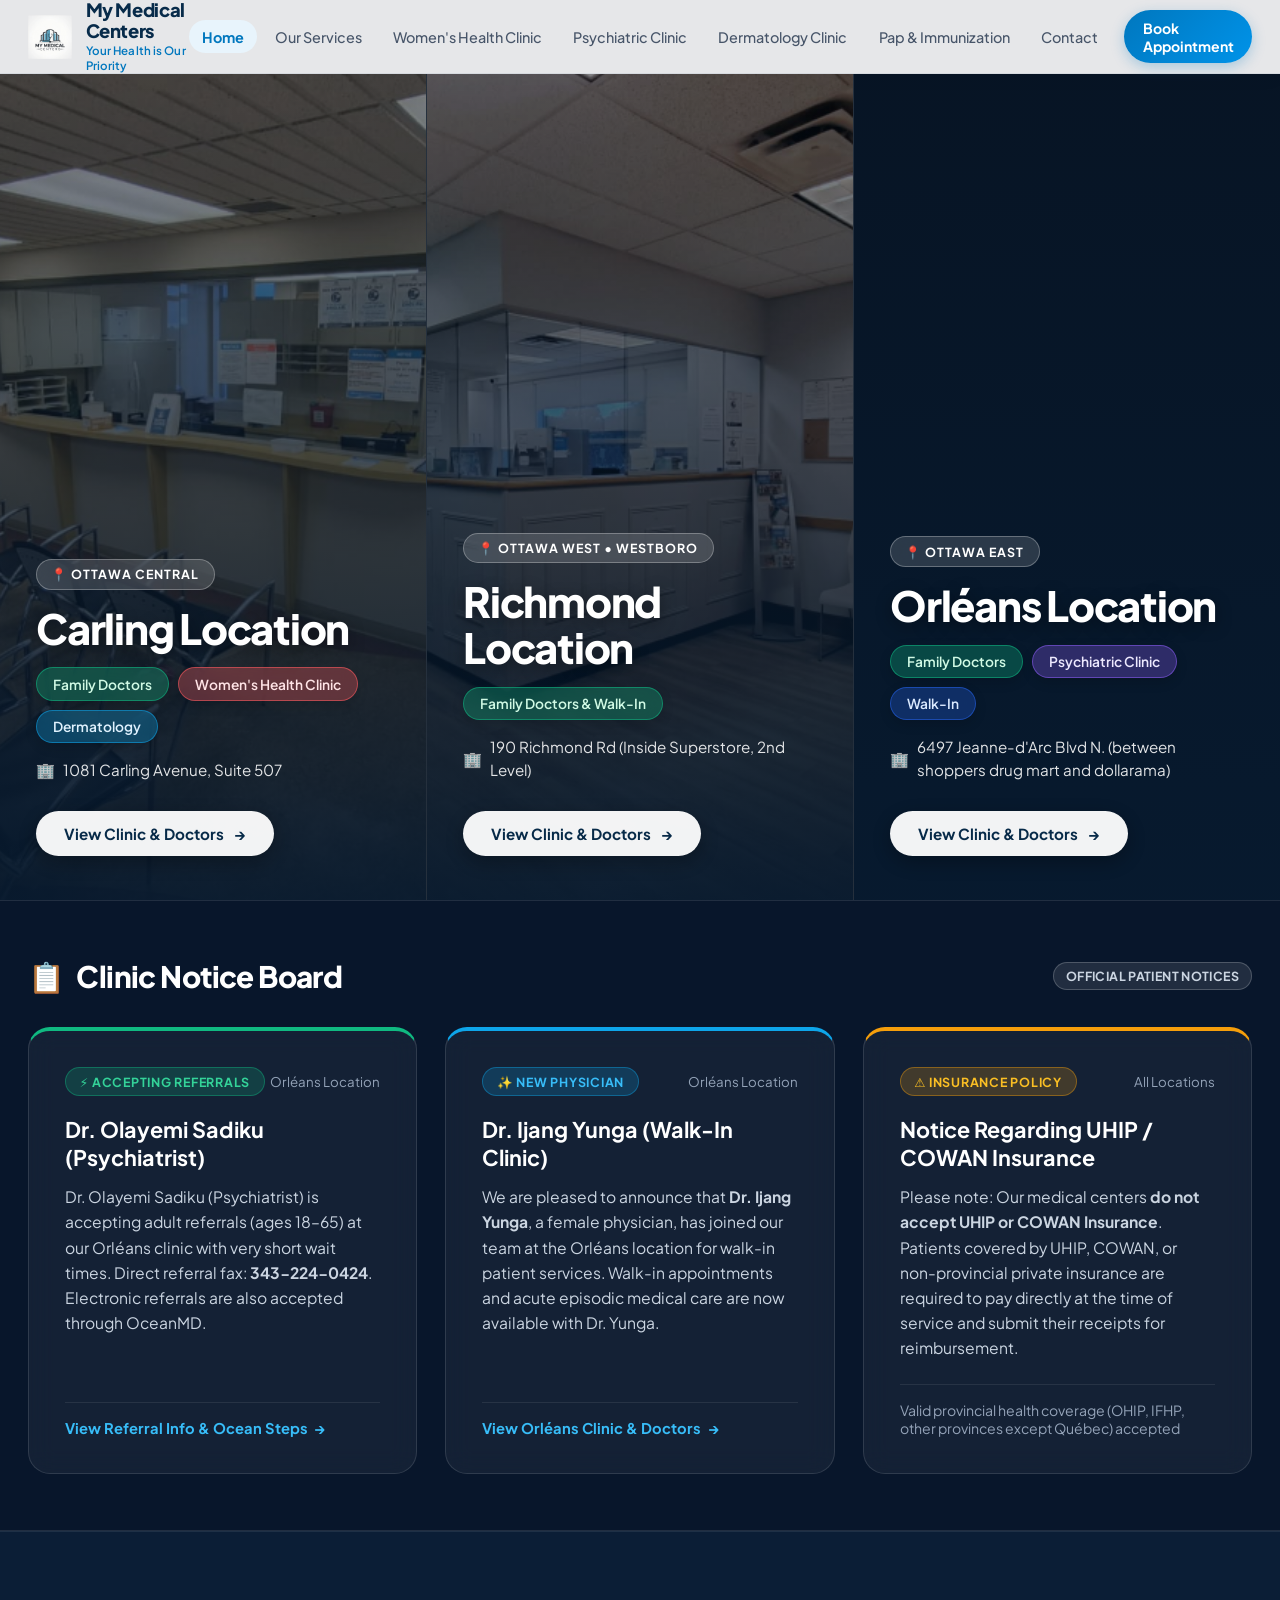
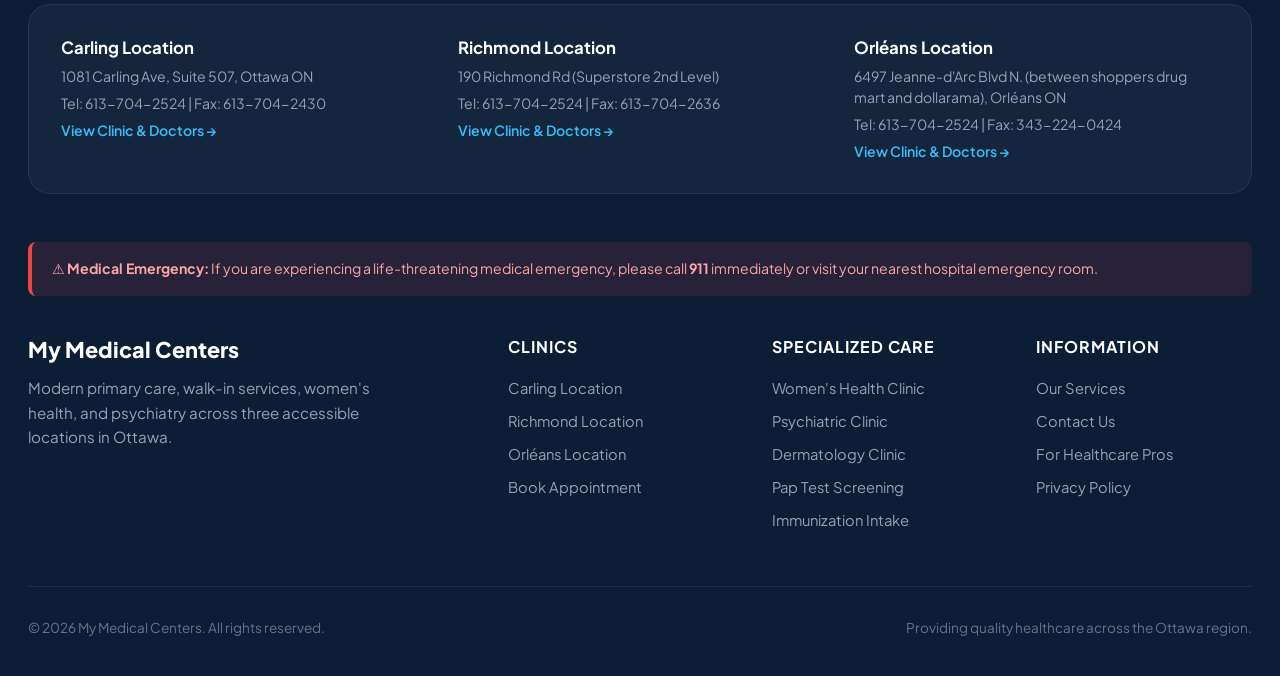
==== commit ad2c2632: "Self-host doctor portraits (Dr. Chan and Dr. Fernando) and MMC logo locally to fix image display" ====
--- a/index.html
+++ b/index.html
@@ -6,7 +6,7 @@
   <title>My Medical Centers - Your Health is Our Priority</title>
   <meta name="description" content="Welcome to My Medical Centers. Ottawa's premier medical clinics across Carling, Richmond, and Orléans. Family medicine, walk-in, women's health, and psychiatry." />
   <link rel="stylesheet" href="css/theme.css">
-  <link rel="icon" href="https://i.postimg.cc/wTrcjZ7f/MMC-transformed.png" type="image/png">
+  <link rel="icon" href="MMC-transformed.png" type="image/png">
   <style>
     body {
       background-color: #071322;
@@ -19,7 +19,7 @@
   <header class="site-header">
     <div class="header-container">
       <a href="index.html" class="brand-wrapper">
-        <img src="https://i.postimg.cc/wTrcjZ7f/MMC-transformed.png" alt="MMC Logo" class="brand-logo-img">
+        <img src="MMC-transformed.png" alt="MMC Logo" class="brand-logo-img">
         <div class="brand-text-block">
           <span class="brand-title">My Medical Centers</span>
           <span class="brand-subtitle">Your Health is Our Priority</span>
@@ -292,3 +292,4 @@
   <script src="js/main.js"></script>
 </body>
 </html>
+
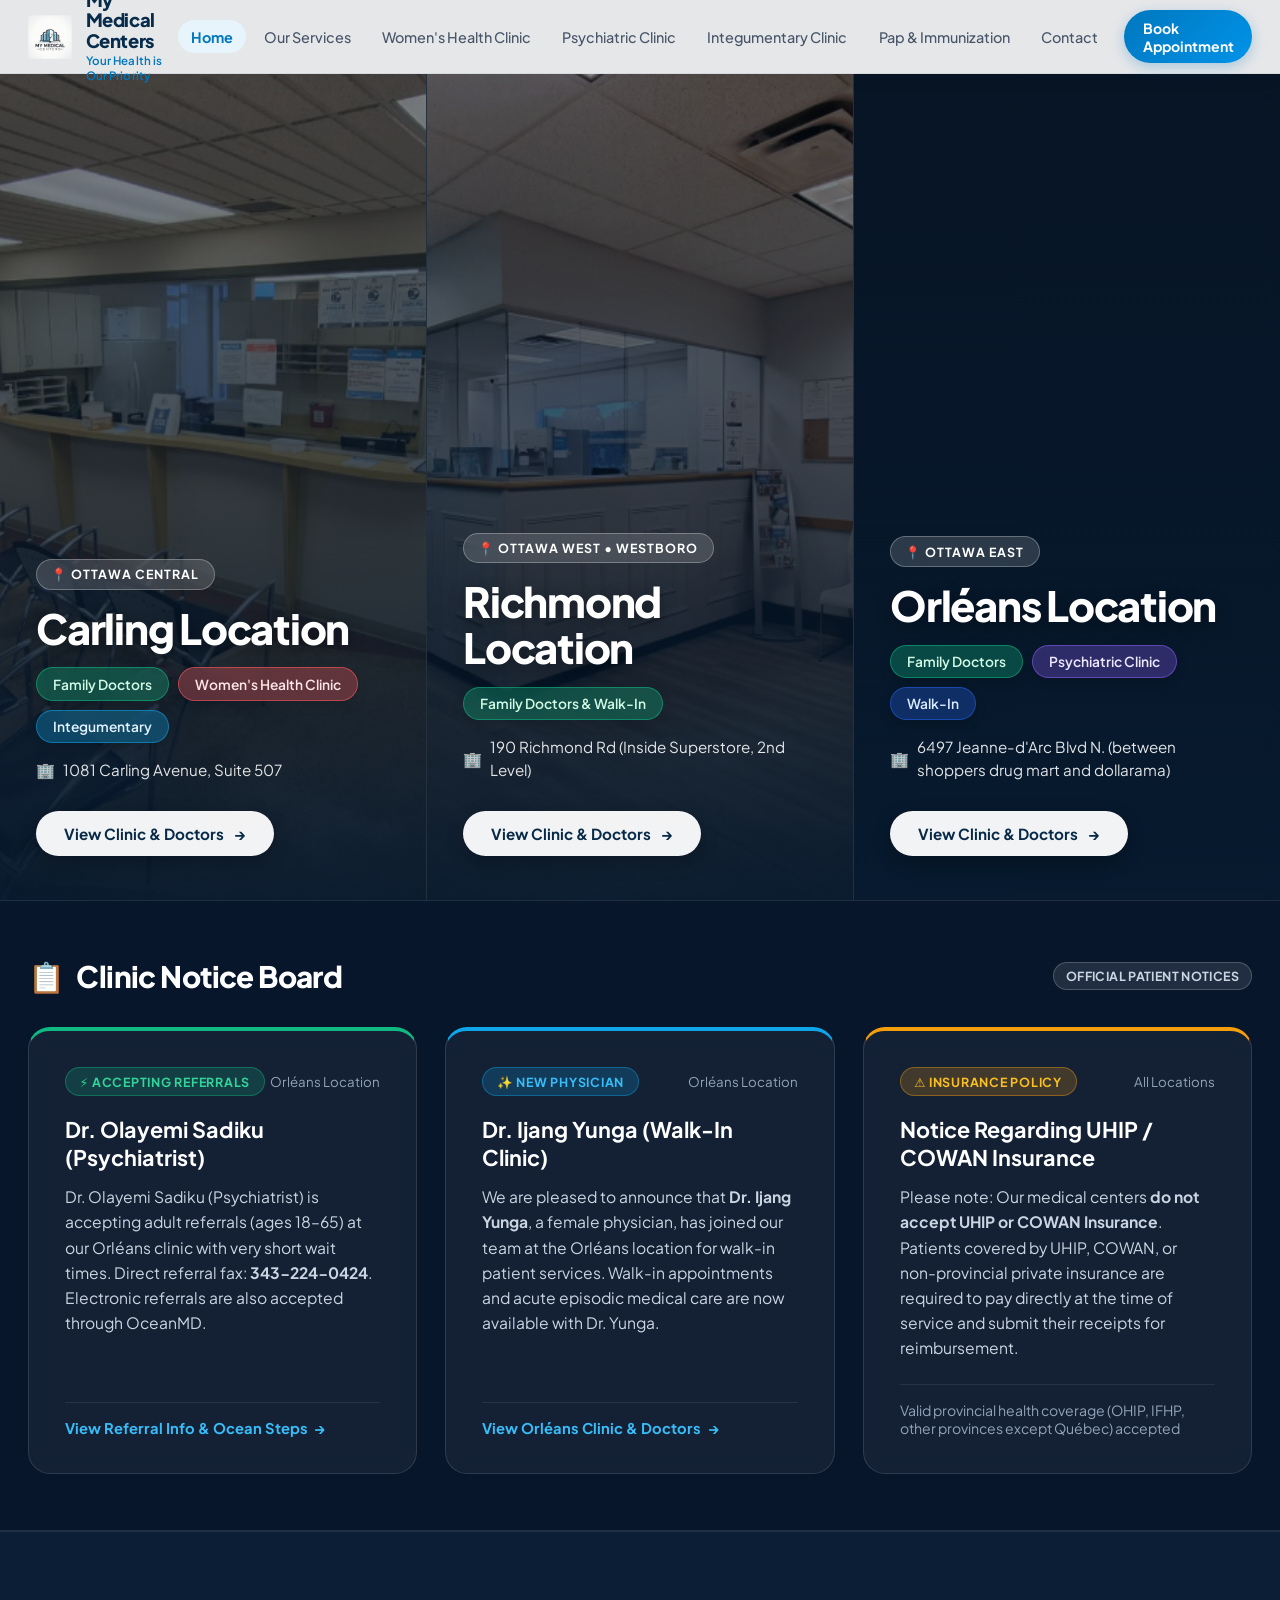
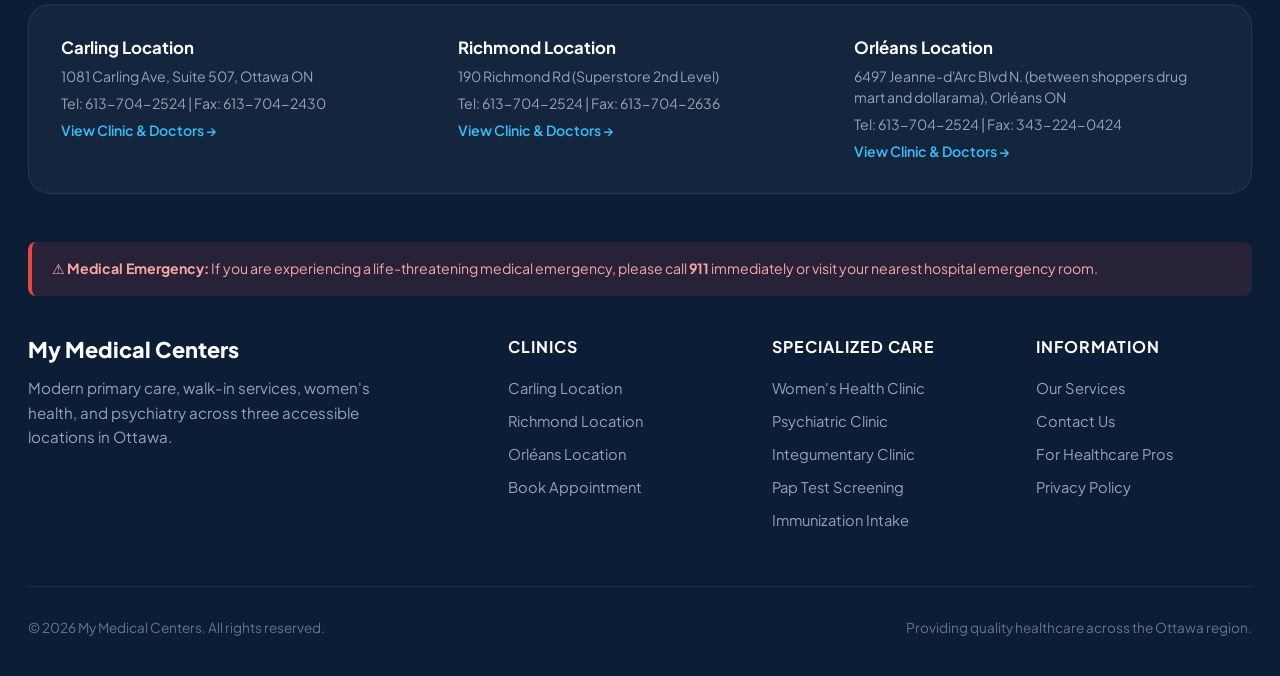
==== commit f39dbde1: "Update all mentions of Dermatology to Integumentary across website" ====
--- a/index.html
+++ b/index.html
@@ -31,7 +31,7 @@
         <a href="services.html" class="nav-link">Our Services</a>
         <a href="WHealth.html" class="nav-link">Women's Health Clinic</a>
         <a href="dr-sadiku.html" class="nav-link">Psychiatric Clinic</a>
-        <a href="dr-cheung.html" class="nav-link">Dermatology Clinic</a>
+        <a href="dr-cheung.html" class="nav-link">Integumentary Clinic</a>
         <a href="#" class="nav-link open-pap-immun-modal">Pap & Immunization</a>
         <a href="contact-us.html" class="nav-link">Contact</a>
         <a href="appointment.html" class="nav-cta-btn">Book Appointment</a>
@@ -53,7 +53,7 @@
         <a href="services.html" class="nav-link">Our Services</a>
         <a href="WHealth.html" class="nav-link">Women's Health Clinic</a>
         <a href="dr-sadiku.html" class="nav-link">Psychiatric Clinic</a>
-        <a href="dr-cheung.html" class="nav-link">Dermatology Clinic</a>
+        <a href="dr-cheung.html" class="nav-link">Integumentary Clinic</a>
         <a href="#" class="nav-link open-pap-immun-modal">Pap Test & Immunization</a>
         <a href="contact-us.html" class="nav-link">Contact Us</a>
         <a href="privacy-policy.html" class="nav-link">Privacy Policy</a>
@@ -80,7 +80,7 @@
         <div class="bracket-info-group">
           <span class="bracket-badge accent-green">Family Doctors</span>
           <span class="bracket-badge accent-pink">Women's Health Clinic</span>
-          <span class="bracket-badge" style="background:rgba(14,165,233,0.3); border-color:rgba(14,165,233,0.55); color:#e0f2fe;">Dermatology</span>
+          <span class="bracket-badge" style="background:rgba(14,165,233,0.3); border-color:rgba(14,165,233,0.55); color:#e0f2fe;">Integumentary</span>
         </div>
 
         <p class="clinic-bar-desc">
@@ -266,7 +266,7 @@
           <ul class="footer-nav-list">
             <li><a href="WHealth.html">Women's Health Clinic</a></li>
             <li><a href="dr-sadiku.html">Psychiatric Clinic</a></li>
-            <li><a href="dr-cheung.html">Dermatology Clinic</a></li>
+            <li><a href="dr-cheung.html">Integumentary Clinic</a></li>
             <li><a href="#" class="open-pap-immun-modal">Pap Test Screening</a></li>
             <li><a href="#" class="open-pap-immun-modal">Immunization Intake</a></li>
           </ul>
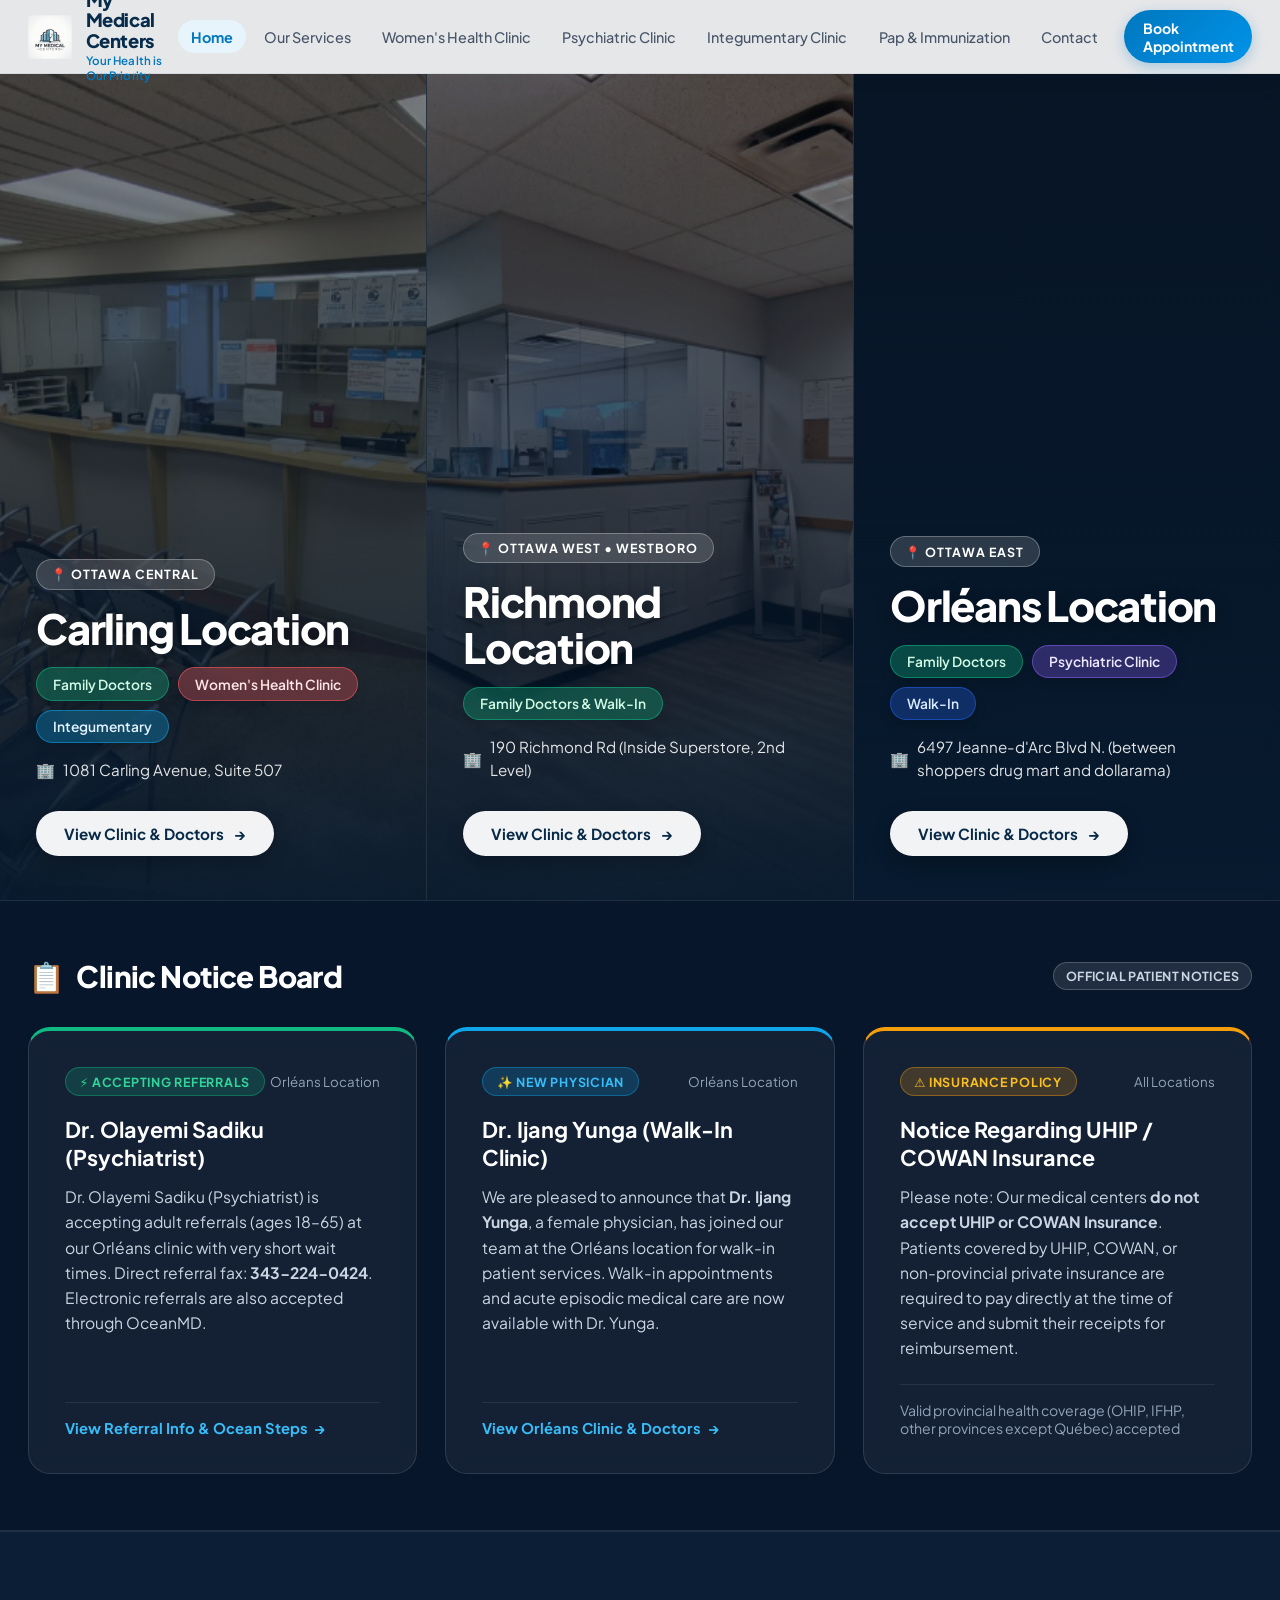
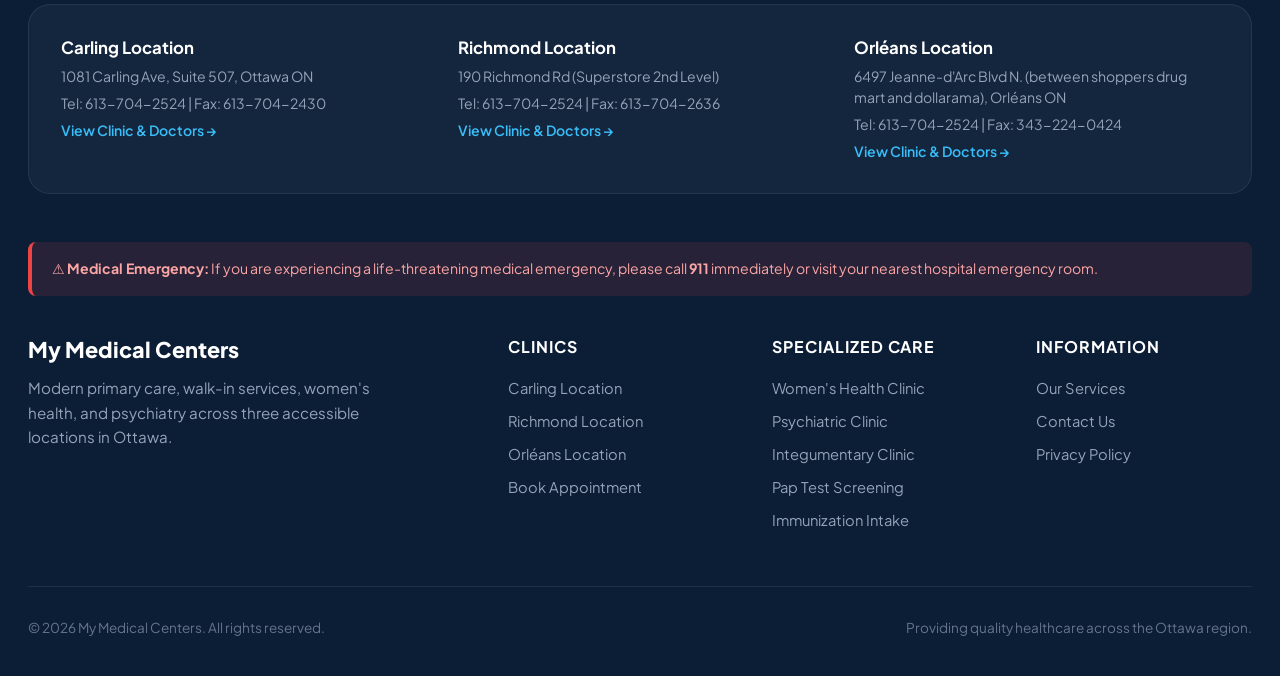
==== commit bd5d2b98: "Remove For Healthcare Professionals page and clean up footer links" ====
--- a/index.html
+++ b/index.html
@@ -276,7 +276,6 @@
           <ul class="footer-nav-list">
             <li><a href="services.html">Our Services</a></li>
             <li><a href="contact-us.html">Contact Us</a></li>
-            <li><a href="for-professionals.html">For Healthcare Pros</a></li>
             <li><a href="privacy-policy.html">Privacy Policy</a></li>
           </ul>
         </div>
